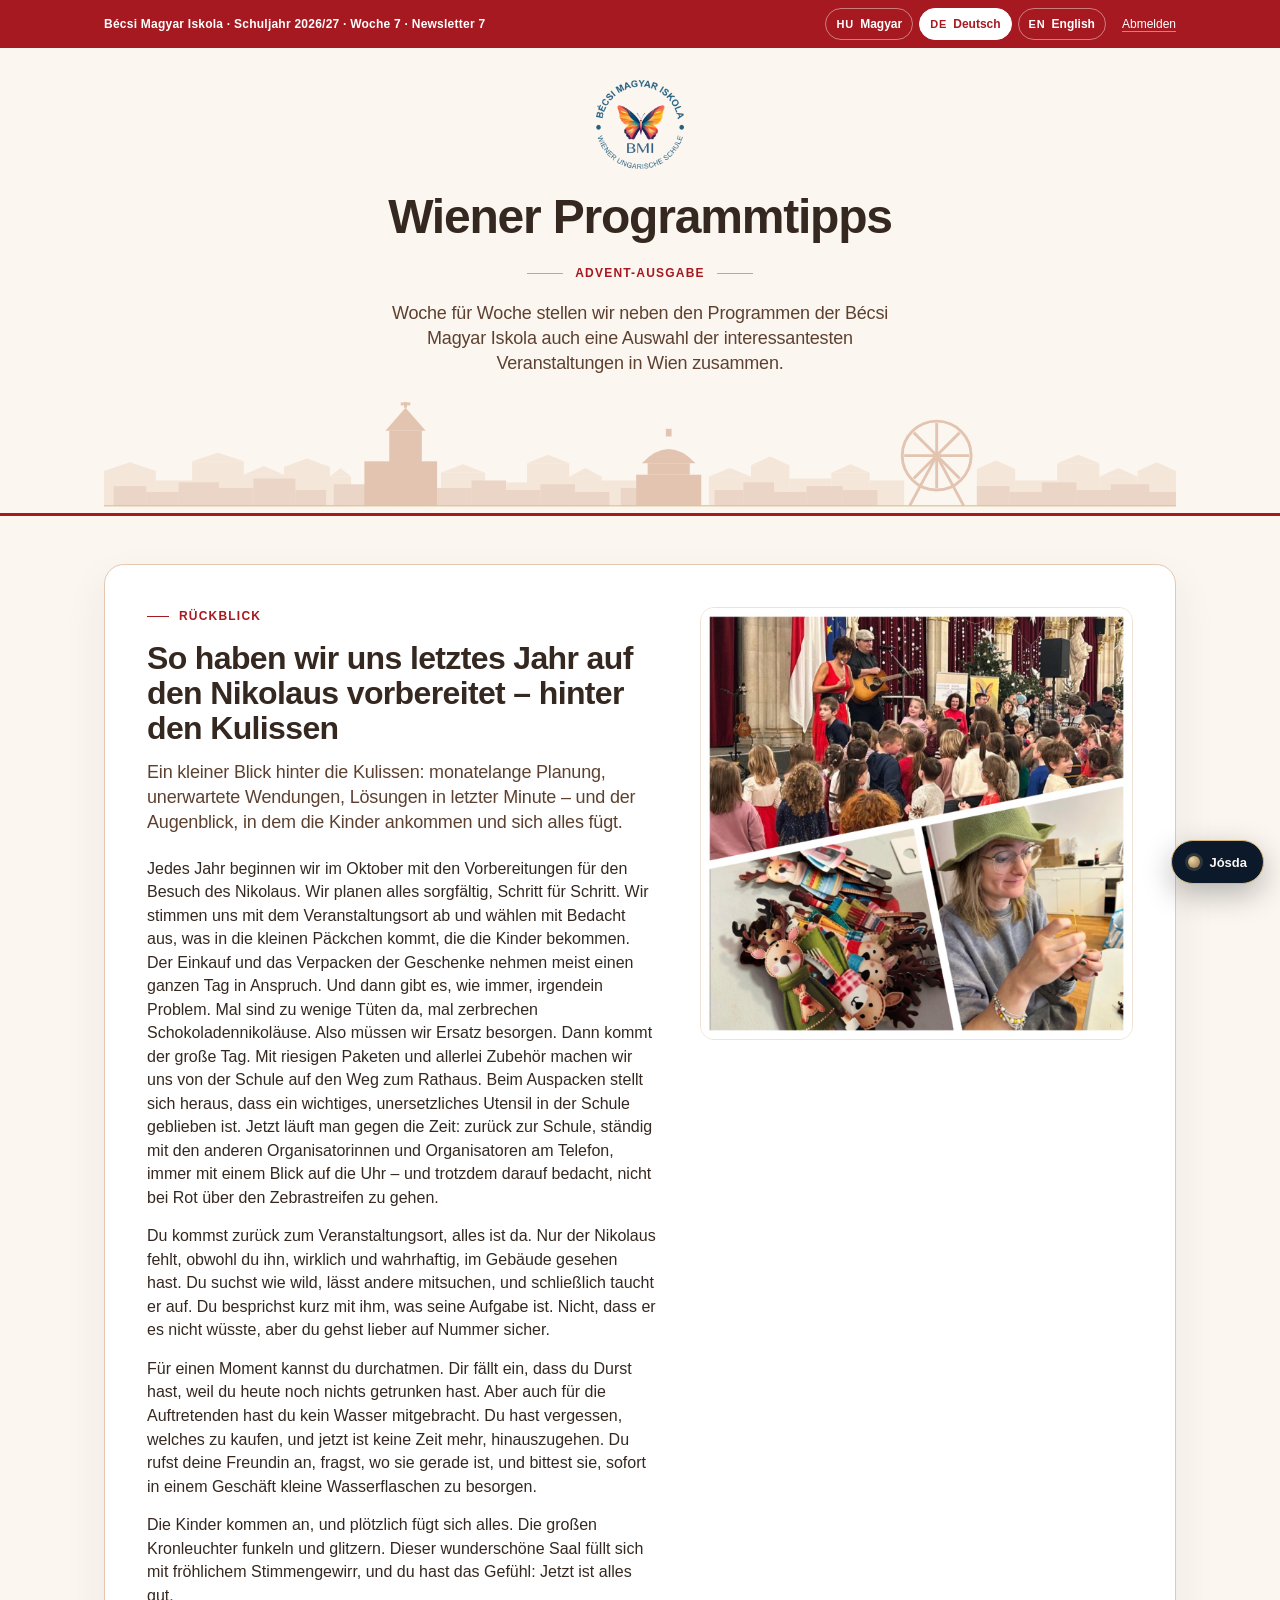
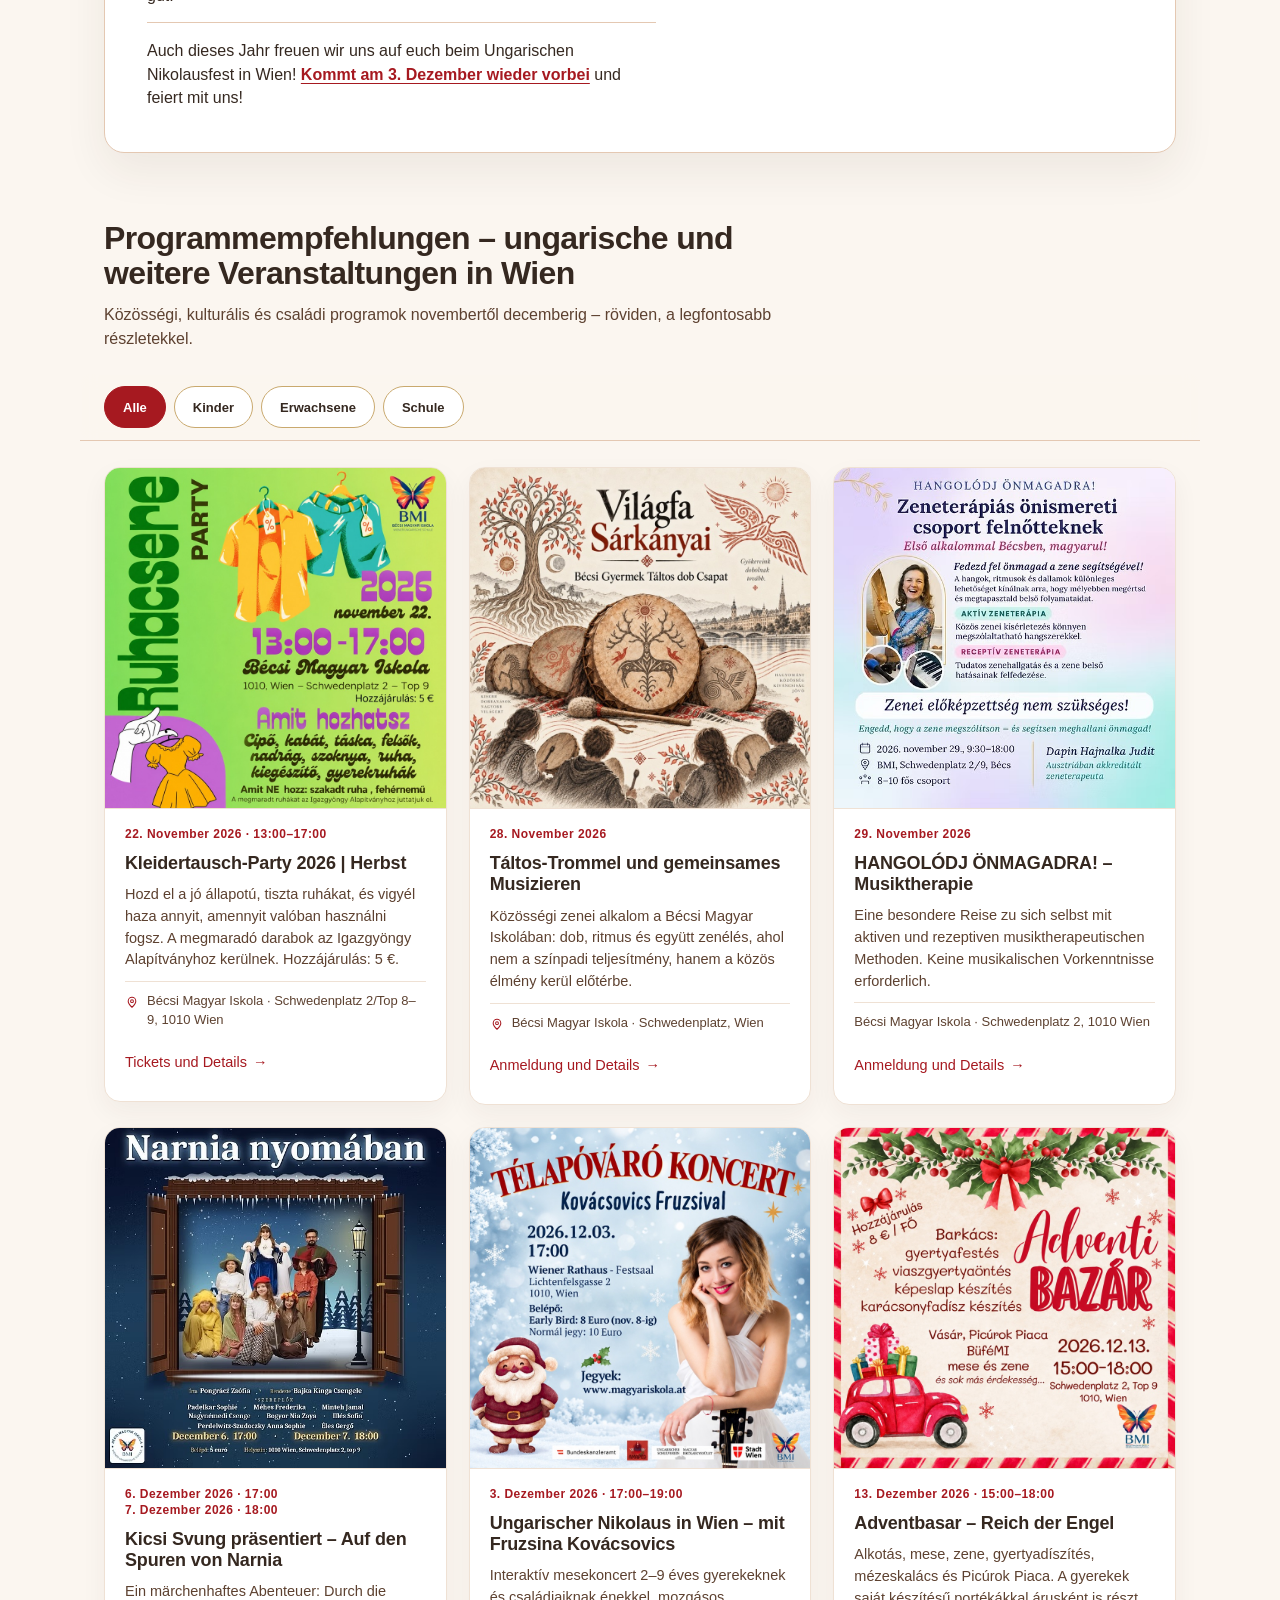
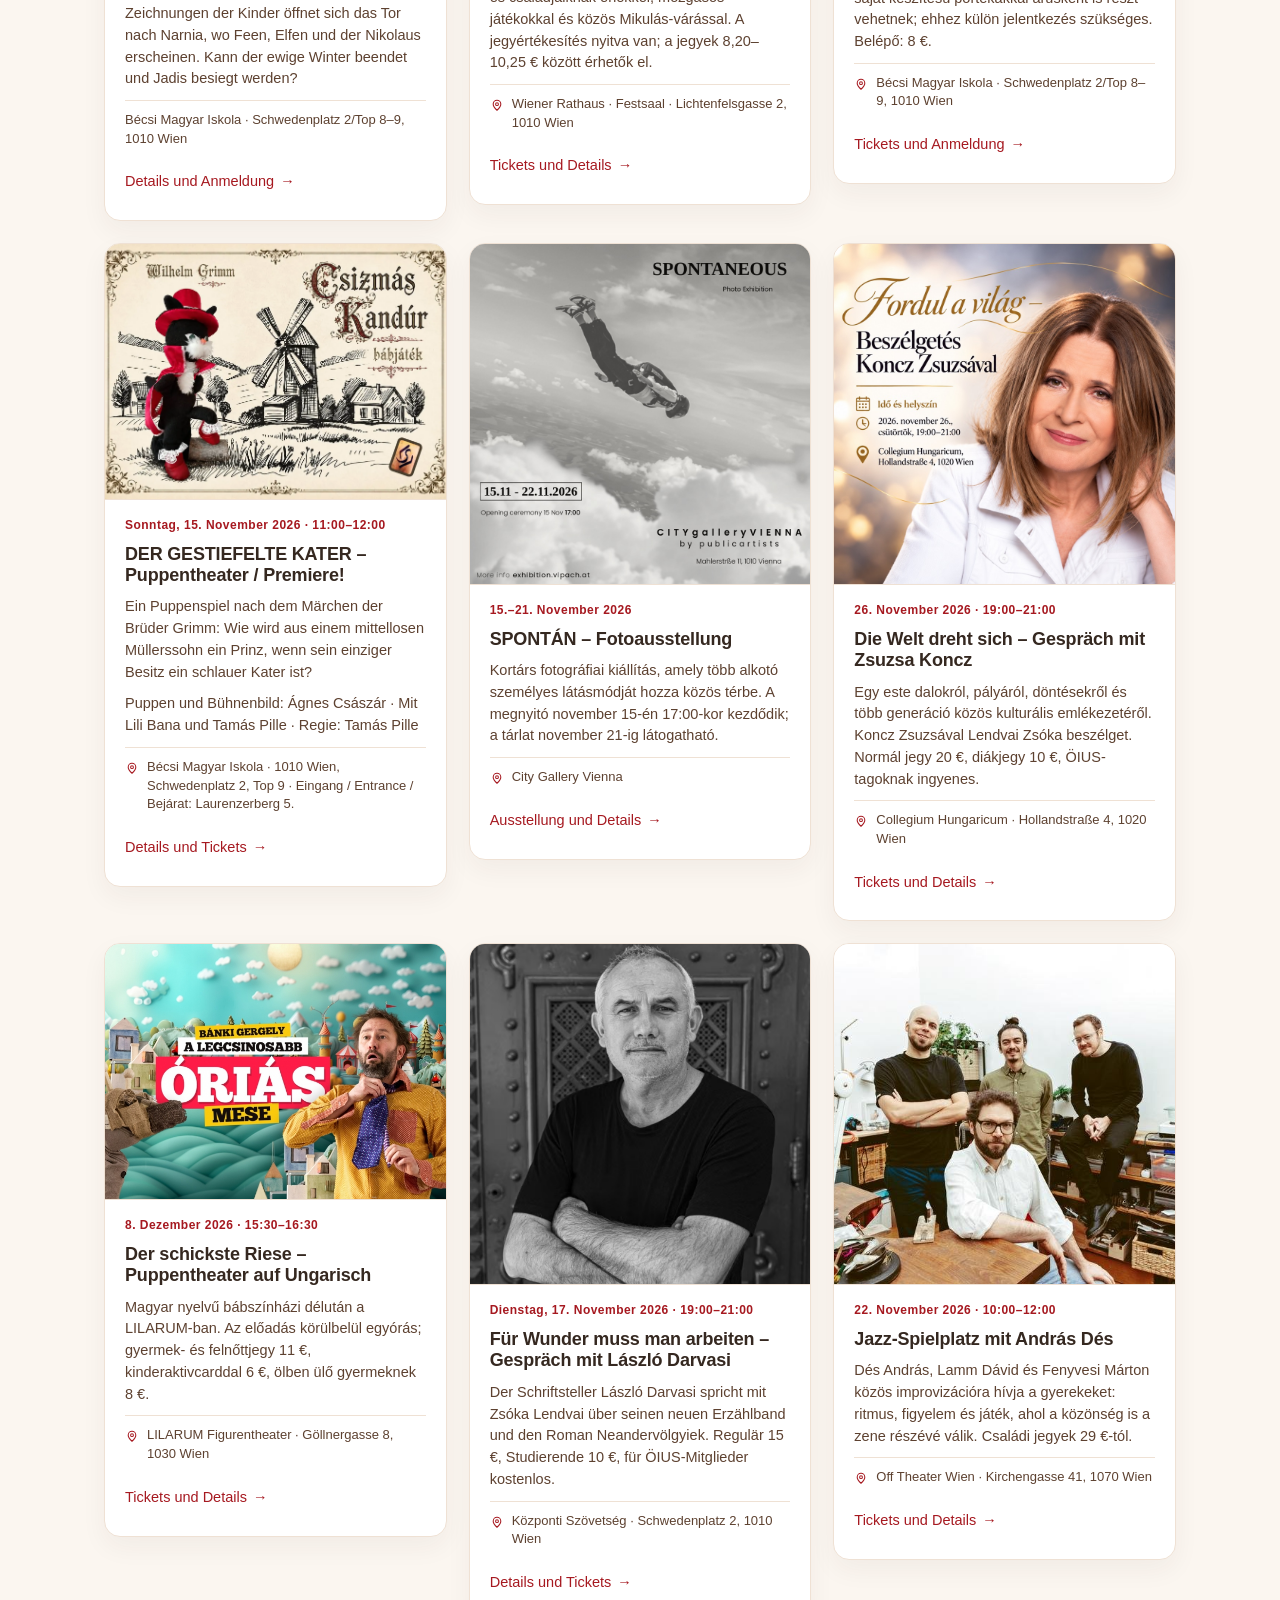
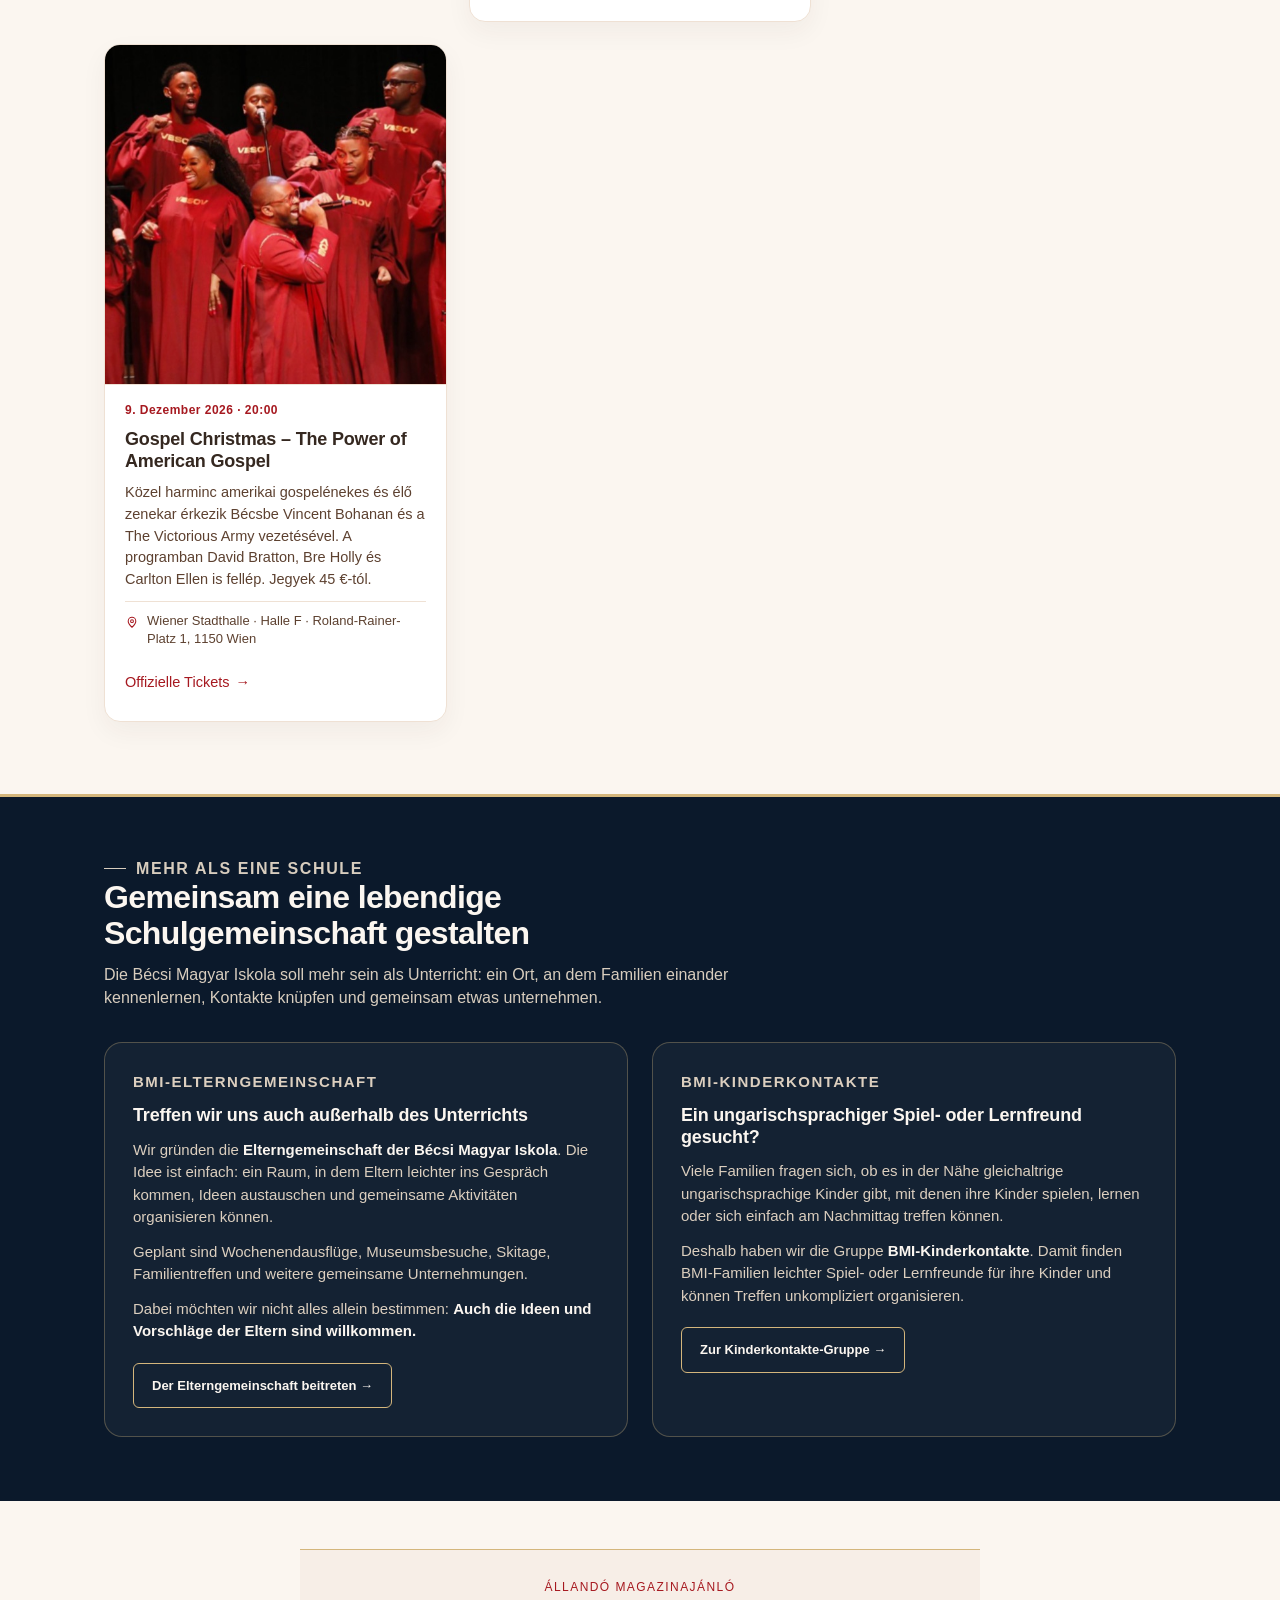
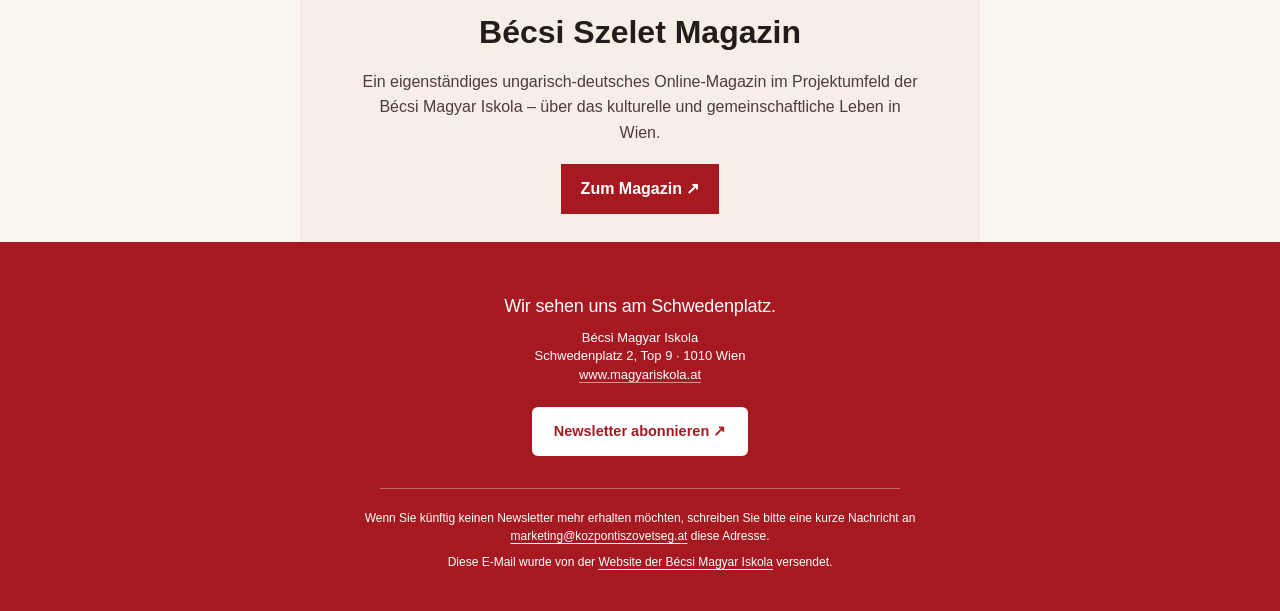
==== de/index.html @ 1564a4f0 "Add permanent Bécsi Szelet Magazin footer recommendation" ====
<!doctype html>
<html lang="de">
<head>
<meta charset="utf-8">
<meta name="viewport" content="width=device-width, initial-scale=1">
<title>Programmempfehlungen – ungarische und weitere Veranstaltungen in Wien | Bécsi Magyar Iskola</title>
<meta name="description" content="Programmempfehlungen in Wien: Veranstaltungen der Ungarischen Schule, Der gestiefelte Kater, László Darvasi, Advent und weitere Kulturprogramme.">
<meta name="newsletter-edition" content="2026-27-W07">
<meta name="newsletter-date" content="2026-10-18">
<meta name="theme-color" content="#a61920">
<meta property="og:type" content="website">
<meta property="og:site_name" content="Bécsi Magyar Iskola">
<meta property="og:locale" content="de_AT">
<meta property="og:title" content="Programmempfehlungen – ungarische und weitere Veranstaltungen in Wien | Bécsi Magyar Iskola">
<meta property="og:description" content="Programmempfehlungen in Wien: Veranstaltungen der Ungarischen Schule, Der gestiefelte Kater, László Darvasi, Advent und weitere Kulturprogramme.">
<link rel="icon" href="../assets/brand/bmi-logo.webp">
<link rel="stylesheet" href="../assets/site.css">
</head>
<body>
<a class="skip" href="#program">Zum Inhalt springen</a>

<header class="topbar">
  <div class="wrap">
    <p class="issue">Bécsi Magyar Iskola · Schuljahr 2026/27 · Woche 7 · Newsletter 7</p>
    <div class="topbar-right">
      <nav class="langs" aria-label="Sprache">
          <a href="../index.html" lang="hu" hreflang="hu"><span class="lang-code">HU</span><span class="lang-name">Magyar</span></a>
          <a href="#" lang="de" hreflang="de" aria-current="page"><span class="lang-code">DE</span><span class="lang-name">Deutsch</span></a>
          <a href="../en/index.html" lang="en" hreflang="en"><span class="lang-code">EN</span><span class="lang-name">English</span></a>
      </nav>
      <a class="unsub" href="mailto:marketing@kozpontiszovetseg.at?subject=Leiratkoz%C3%A1s%20a%20BMI%20h%C3%ADrlev%C3%A9lr%C5%91l">Abmelden</a>
    </div>
  </div>
</header>

<header class="masthead">
  <div class="wrap">
    <a class="brand" href="https://www.magyariskola.at/" target="_blank" rel="noopener" aria-label="Bécsi Magyar Iskola">
      <img src="../assets/brand/bmi-logo.webp" alt="Bécsi Magyar Iskola" width="88" height="89">
    </a>
    <h1>Wiener Programmtipps</h1>
    <p class="edition">advent-AUSGABE</p>
    <p class="deck">Woche für Woche stellen wir neben den Programmen der Bécsi Magyar Iskola auch eine Auswahl der interessantesten Veranstaltungen in Wien zusammen.</p>
    <svg class="skyline" viewBox="0 0 1120 120" role="presentation" aria-hidden="true" focusable="false">
  <g fill="#F4E6D9"><rect x="0" y="72" width="54" height="36"/><path d="M0 72 L27 63 L54 72 Z"/><rect x="54" y="82" width="38" height="26"/><rect x="92" y="62" width="54" height="46"/><path d="M92 62 L119 53 L146 62 Z"/><rect x="146" y="76" width="42" height="32"/><path d="M146 76 L167 67 L188 76 Z"/><rect x="188" y="68" width="48" height="40"/><path d="M188 68 L212 59 L236 68 Z"/><rect x="236" y="78" width="22" height="30"/><path d="M236 78 L247 69 L258 78 Z"/><rect x="352" y="74" width="46" height="34"/><path d="M352 74 L375 65 L398 74 Z"/><rect x="398" y="84" width="44" height="24"/><rect x="442" y="64" width="44" height="44"/><path d="M442 64 L464 55 L486 64 Z"/><rect x="486" y="78" width="34" height="30"/><path d="M486 78 L503 69 L520 78 Z"/><rect x="520" y="82" width="36" height="26"/><rect x="632" y="78" width="44" height="30"/><path d="M632 78 L654 69 L676 78 Z"/><rect x="676" y="66" width="40" height="42"/><path d="M676 66 L696 57 L716 66 Z"/><rect x="716" y="80" width="44" height="28"/><rect x="760" y="74" width="40" height="34"/><path d="M760 74 L780 65 L800 74 Z"/><rect x="800" y="82" width="36" height="26"/><rect x="912" y="70" width="40" height="38"/><path d="M912 70 L932 61 L952 70 Z"/><rect x="952" y="82" width="44" height="26"/><rect x="996" y="64" width="44" height="44"/><path d="M996 64 L1018 55 L1040 64 Z"/><rect x="1040" y="78" width="40" height="30"/><path d="M1040 78 L1060 69 L1080 78 Z"/><rect x="1080" y="72" width="40" height="36"/><path d="M1080 72 L1100 63 L1120 72 Z"/></g>
  <g fill="#EBD5C6"><rect x="10" y="88" width="34" height="20"/><rect x="44" y="94" width="34" height="14"/><rect x="78" y="84" width="42" height="24"/><rect x="120" y="90" width="36" height="18"/><rect x="156" y="80" width="44" height="28"/><rect x="200" y="92" width="32" height="16"/><rect x="240" y="86" width="46" height="22"/><rect x="348" y="90" width="36" height="18"/><rect x="384" y="82" width="36" height="26"/><rect x="420" y="92" width="36" height="16"/><rect x="456" y="86" width="36" height="22"/><rect x="492" y="94" width="36" height="14"/><rect x="540" y="90" width="26" height="18"/><rect x="638" y="92" width="30" height="16"/><rect x="668" y="84" width="32" height="24"/><rect x="700" y="94" width="34" height="14"/><rect x="734" y="88" width="38" height="20"/><rect x="772" y="92" width="36" height="16"/><rect x="912" y="88" width="34" height="20"/><rect x="946" y="94" width="34" height="14"/><rect x="980" y="84" width="36" height="24"/><rect x="1016" y="92" width="36" height="16"/><rect x="1052" y="86" width="40" height="22"/><rect x="1092" y="94" width="28" height="14"/></g>
  <g fill="#E3C4B0">
    <rect x="272" y="62" width="76" height="46"/>
    <rect x="298" y="30" width="34" height="78"/>
    <path d="M294 30 L315 6 L336 30 Z"/>
    <rect x="556" y="76" width="68" height="32"/>
    <rect x="568" y="64" width="44" height="12"/>
    <path d="M562 64 Q590 34 618 64 Z"/>
    <rect x="587" y="28" width="6" height="8"/>
  </g>
  <g fill="none" stroke="#E3C4B0" stroke-width="3">
    <circle cx="870" cy="56" r="36"/>
    <line x1="870" y1="56" x2="904.0" y2="56.0"/><line x1="870" y1="56" x2="894.0" y2="80.0"/><line x1="870" y1="56" x2="870.0" y2="90.0"/><line x1="870" y1="56" x2="846.0" y2="80.0"/><line x1="870" y1="56" x2="836.0" y2="56.0"/><line x1="870" y1="56" x2="846.0" y2="32.0"/><line x1="870" y1="56" x2="870.0" y2="22.0"/><line x1="870" y1="56" x2="894.0" y2="32.0"/>
    <line x1="870" y1="56" x2="842" y2="108"/>
    <line x1="870" y1="56" x2="898" y2="108"/>
    <line x1="315" y1="6" x2="315" y2="0"/>
    <line x1="310" y1="2" x2="320" y2="2"/>
  </g>
  <circle cx="870" cy="56" r="4" fill="#E3C4B0"/>
  <rect x="0" y="108" width="1120" height="1" fill="#D4B67C"/>
</svg>
  </div>
  <div class="masthead-rule"></div>
</header>

<main id="main">
  <section class="recap" aria-labelledby="recap-title">
    <div class="wrap">
      <article class="recap-card">
        <div class="recap-grid">
          <div class="recap-copy">
            <p class="eyebrow">RÜCKBLICK</p>
            <h2 class="recap-title" id="recap-title">So haben wir uns letztes Jahr auf den Nikolaus vorbereitet – hinter den Kulissen</h2>
            <p class="standfirst">Ein kleiner Blick hinter die Kulissen: monatelange Planung, unerwartete Wendungen, Lösungen in letzter Minute – und der Augenblick, in dem die Kinder ankommen und sich alles fügt.</p>
            <div class="article">
            <p>Jedes Jahr beginnen wir im Oktober mit den Vorbereitungen für den Besuch des Nikolaus. Wir planen alles sorgfältig, Schritt für Schritt. Wir stimmen uns mit dem Veranstaltungsort ab und wählen mit Bedacht aus, was in die kleinen Päckchen kommt, die die Kinder bekommen. Der Einkauf und das Verpacken der Geschenke nehmen meist einen ganzen Tag in Anspruch. Und dann gibt es, wie immer, irgendein Problem. Mal sind zu wenige Tüten da, mal zerbrechen Schokoladennikoläuse. Also müssen wir Ersatz besorgen. Dann kommt der große Tag. Mit riesigen Paketen und allerlei Zubehör machen wir uns von der Schule auf den Weg zum Rathaus. Beim Auspacken stellt sich heraus, dass ein wichtiges, unersetzliches Utensil in der Schule geblieben ist. Jetzt läuft man gegen die Zeit: zurück zur Schule, ständig mit den anderen Organisatorinnen und Organisatoren am Telefon, immer mit einem Blick auf die Uhr – und trotzdem darauf bedacht, nicht bei Rot über den Zebrastreifen zu gehen.</p>
            <p>Du kommst zurück zum Veranstaltungsort, alles ist da. Nur der Nikolaus fehlt, obwohl du ihn, wirklich und wahrhaftig, im Gebäude gesehen hast. Du suchst wie wild, lässt andere mitsuchen, und schließlich taucht er auf. Du besprichst kurz mit ihm, was seine Aufgabe ist. Nicht, dass er es nicht wüsste, aber du gehst lieber auf Nummer sicher.</p>
            <p>Für einen Moment kannst du durchatmen. Dir fällt ein, dass du Durst hast, weil du heute noch nichts getrunken hast. Aber auch für die Auftretenden hast du kein Wasser mitgebracht. Du hast vergessen, welches zu kaufen, und jetzt ist keine Zeit mehr, hinauszugehen. Du rufst deine Freundin an, fragst, wo sie gerade ist, und bittest sie, sofort in einem Geschäft kleine Wasserflaschen zu besorgen.</p>
            <p>Die Kinder kommen an, und plötzlich fügt sich alles. Die großen Kronleuchter funkeln und glitzern. Dieser wunderschöne Saal füllt sich mit fröhlichem Stimmengewirr, und du hast das Gefühl: Jetzt ist alles gut.</p>
            <p class="recap-note">Auch dieses Jahr freuen wir uns auf euch beim Ungarischen Nikolausfest in Wien! <a href="https://www.magyariskola.at/event-details/becsi-magyar-mikulas" target="_blank" rel="noopener">Kommt am 3. Dezember wieder vorbei</a> und feiert mit uns!</p>

            
            </div>
          </div>
          <figure class="recap-figure">
            <img class="recap-photo" src="../assets/recap/telapo-kulisszatitkok.jpeg" alt="A tavalyi Télapó-ünnepség és az előkészületek háromrészes fotókollázsa" loading="lazy" width="1200" height="1200">
          </figure>
        </div>
      </article>
    </div>
  </section>

  <section class="program" id="program" aria-labelledby="program-title">
    <div class="wrap">
      <header class="section-head">
        <h2 id="program-title">Programmempfehlungen – ungarische und weitere Veranstaltungen in Wien</h2>
        <p>Közösségi, kulturális és családi programok novembertől decemberig – röviden, a legfontosabb részletekkel.</p>
      </header>
      <div class="filters" role="group" aria-label="Programmkategorien">
        <button type="button" class="chip" data-filter="all" aria-pressed="true">Alle</button>
        <button type="button" class="chip" data-filter="gyerekek" aria-pressed="false">Kinder</button>
        <button type="button" class="chip" data-filter="felnottek" aria-pressed="false">Erwachsene</button>
        <button type="button" class="chip" data-filter="iskola" aria-pressed="false">Schule</button>
      </div>
      <div class="events">
      <!-- Only requested Advent 2026 events -->
      <article class="event" data-cat="iskola">
        <div class="event-media"><img src="../assets/events/ruhacsere-party.jpg" alt="Ruhacsere Party 2026 – Ősz" loading="lazy" width="900" height="900"></div>
        <div class="event-body">
          <p class="event-date">22. November 2026 · 13:00–17:00</p>
          <h3 class="event-title">Kleidertausch-Party 2026 | Herbst</h3>
          <p class="event-desc">Hozd el a jó állapotú, tiszta ruhákat, és vigyél haza annyit, amennyit valóban használni fogsz. A megmaradó darabok az Igazgyöngy Alapítványhoz kerülnek. Hozzájárulás: 5 €.</p>
          <p class="event-loc"><svg viewBox="0 0 24 24" width="14" height="14" aria-hidden="true" focusable="false" fill="none" stroke="currentColor" stroke-width="1.8" stroke-linecap="round" stroke-linejoin="round"><path d="M12 21s-6.5-6.1-6.5-10.5a6.5 6.5 0 1 1 13 0C18.5 14.9 12 21 12 21Z"/><circle cx="12" cy="10.5" r="2.4"/></svg><span>Bécsi Magyar Iskola · Schwedenplatz 2/Top 8–9, 1010 Wien</span></p>
          <a class="event-cta" href="https://www.magyariskola.at/event-details/ruhacsere-party-2026-osz" target="_blank" rel="noopener"><span>Tickets und Details</span><span class="arrow" aria-hidden="true">→</span></a>
        </div>
      </article>
      <article class="event" data-cat="iskola">
        <div class="event-media"><img src="../assets/events/taltos-dob.jpg" alt="Táltos-Trommel und gemeinsames Musizieren – Bécsi Magyar Iskola" loading="lazy" width="900" height="900"></div>
        <div class="event-body">
          <p class="event-date">28. November 2026</p>
          <h3 class="event-title">Táltos-Trommel und gemeinsames Musizieren</h3>
          <p class="event-desc">Közösségi zenei alkalom a Bécsi Magyar Iskolában: dob, ritmus és együtt zenélés, ahol nem a színpadi teljesítmény, hanem a közös élmény kerül előtérbe.</p>
          <p class="event-loc"><svg viewBox="0 0 24 24" width="14" height="14" aria-hidden="true" focusable="false" fill="none" stroke="currentColor" stroke-width="1.8" stroke-linecap="round" stroke-linejoin="round"><path d="M12 21s-6.5-6.1-6.5-10.5a6.5 6.5 0 1 1 13 0C18.5 14.9 12 21 12 21Z"/><circle cx="12" cy="10.5" r="2.4"/></svg><span>Bécsi Magyar Iskola · Schwedenplatz, Wien</span></p>
          <a class="event-cta" href="https://www.magyariskola.at/event-details/taltos-dob-es-oromzene-schwedenplatz" target="_blank" rel="noopener"><span>Anmeldung und Details</span><span class="arrow" aria-hidden="true">→</span></a>
        </div>
      </article>
            <article class="event" data-cat="erwachsene"><div class="event-media"><img src="../assets/events/zeneterapia-oficial.jpeg" alt="Musiktherapie in Wien" loading="lazy" width="900" height="900"></div><div class="event-body"><p class="event-date">29. November 2026</p><h3 class="event-title">HANGOLÓDJ ÖNMAGADRA! – Musiktherapie</h3><p class="event-desc">Eine besondere Reise zu sich selbst mit aktiven und rezeptiven musiktherapeutischen Methoden. Keine musikalischen Vorkenntnisse erforderlich.</p><p class="event-loc"><span>Bécsi Magyar Iskola · Schwedenplatz 2, 1010 Wien</span></p><a class="event-cta" href="https://www.magyariskola.at/event-details/hangolodj-onmagadra" target="_blank" rel="noopener"><span>Anmeldung und Details</span><span class="arrow" aria-hidden="true">→</span></a></div></article>
      <article class="event" data-cat="kinder"><div class="event-media"><img src="../assets/events/narnia-nyomaban-oficial.jpeg" alt="Narnia Nyomában – Kicsi Svung" loading="lazy" width="900" height="900"></div><div class="event-body"><p class="event-date">6. Dezember 2026 · 17:00<br>7. Dezember 2026 · 18:00</p><h3 class="event-title">Kicsi Svung präsentiert – Auf den Spuren von Narnia</h3><p class="event-desc">Ein märchenhaftes Abenteuer: Durch die Zeichnungen der Kinder öffnet sich das Tor nach Narnia, wo Feen, Elfen und der Nikolaus erscheinen. Kann der ewige Winter beendet und Jadis besiegt werden?</p><p class="event-loc"><span>Bécsi Magyar Iskola · Schwedenplatz 2/Top 8–9, 1010 Wien</span></p><a class="event-cta" href="https://www.magyariskola.at/event-details/kicsi-svung-bemutatja-narnia-nyomaban" target="_blank" rel="noopener"><span>Details und Anmeldung</span><span class="arrow" aria-hidden="true">→</span></a></div></article>
<article class="event" data-cat="gyerekek">
        <div class="event-media"><img src="../assets/events/mikulas.jpg" alt="Télapóváró koncert Kovácsovics Fruzsinával" loading="lazy" width="900" height="900"></div>
        <div class="event-body">
          <p class="event-date">3. Dezember 2026 · 17:00–19:00</p>
          <h3 class="event-title">Ungarischer Nikolaus in Wien – mit Fruzsina Kovácsovics</h3>
          <p class="event-desc">Interaktív mesekoncert 2–9 éves gyerekeknek és családjaiknak énekkel, mozgásos játékokkal és közös Mikulás-várással. A jegyértékesítés nyitva van; a jegyek 8,20–10,25 € között érhetők el.</p>
          <p class="event-loc"><svg viewBox="0 0 24 24" width="14" height="14" aria-hidden="true" focusable="false" fill="none" stroke="currentColor" stroke-width="1.8" stroke-linecap="round" stroke-linejoin="round"><path d="M12 21s-6.5-6.1-6.5-10.5a6.5 6.5 0 1 1 13 0C18.5 14.9 12 21 12 21Z"/><circle cx="12" cy="10.5" r="2.4"/></svg><span>Wiener Rathaus · Festsaal · Lichtenfelsgasse 2, 1010 Wien</span></p>
          <a class="event-cta" href="https://www.magyariskola.at/event-details/becsi-magyar-mikulas" target="_blank" rel="noopener"><span>Tickets und Details</span><span class="arrow" aria-hidden="true">→</span></a>
        </div>
      </article>
      <article class="event" data-cat="iskola">
        <div class="event-media"><img src="../assets/events/adventi-bazar.jpg" alt="Adventi Bazár 2026 – Angyalok birodalma" loading="lazy" width="900" height="900"></div>
        <div class="event-body">
          <p class="event-date">13. Dezember 2026 · 15:00–18:00</p>
          <h3 class="event-title">Adventbasar – Reich der Engel</h3>
          <p class="event-desc">Alkotás, mese, zene, gyertyadíszítés, mézeskalács és Picúrok Piaca. A gyerekek saját készítésű portékákkal árusként is részt vehetnek; ehhez külön jelentkezés szükséges. Belépő: 8 €.</p>
          <p class="event-loc"><svg viewBox="0 0 24 24" width="14" height="14" aria-hidden="true" focusable="false" fill="none" stroke="currentColor" stroke-width="1.8" stroke-linecap="round" stroke-linejoin="round"><path d="M12 21s-6.5-6.1-6.5-10.5a6.5 6.5 0 1 1 13 0C18.5 14.9 12 21 12 21Z"/><circle cx="12" cy="10.5" r="2.4"/></svg><span>Bécsi Magyar Iskola · Schwedenplatz 2/Top 8–9, 1010 Wien</span></p>
          <a class="event-cta" href="https://www.magyariskola.at/event-details/adventi-bazar-2026" target="_blank" rel="noopener"><span>Tickets und Anmeldung</span><span class="arrow" aria-hidden="true">→</span></a>
        </div>
      </article>
      <article class="event" data-cat="gyerekek">
        <div class="event-media event-media--wide"><img src="../assets/events/csizmas-kandur.webp" alt="Csizmás Kandúr bábjáték plakátja" loading="lazy" width="900" height="675"></div>
        <div class="event-body">
          <p class="event-date">Sonntag, 15. November 2026 · 11:00–12:00</p>
          <h3 class="event-title">DER GESTIEFELTE KATER – Puppentheater / Premiere!</h3>
          <p class="event-desc">Ein Puppenspiel nach dem Märchen der Brüder Grimm: Wie wird aus einem mittellosen Müllerssohn ein Prinz, wenn sein einziger Besitz ein schlauer Kater ist?</p>
          <p class="event-desc">Puppen und Bühnenbild: Ágnes Császár · Mit Lili Bana und Tamás Pille · Regie: Tamás Pille</p>
          <p class="event-loc"><svg viewBox="0 0 24 24" width="14" height="14" aria-hidden="true" focusable="false" fill="none" stroke="currentColor" stroke-width="1.8" stroke-linecap="round" stroke-linejoin="round"><path d="M12 21s-6.5-6.1-6.5-10.5a6.5 6.5 0 1 1 13 0C18.5 14.9 12 21 12 21Z"/><circle cx="12" cy="10.5" r="2.4"/></svg><span>Bécsi Magyar Iskola · 1010 Wien, Schwedenplatz 2, Top 9 · Eingang / Entrance / Bejárat: Laurenzerberg 5.</span></p>
          <a class="event-cta" href="https://shop.svung.at/show/8894" target="_blank" rel="noopener"><span>Details und Tickets</span><span class="arrow" aria-hidden="true">→</span></a>
        </div>
      </article>
      <article class="event" data-cat="felnottek">
        <div class="event-media"><img src="../assets/events/spontan.jpg" alt="SPONTÁN fotókiállítás – hivatalos plakát" loading="lazy" width="900" height="900"></div>
        <div class="event-body">
          <p class="event-date">15.–21. November 2026</p>
          <h3 class="event-title">SPONTÁN – Fotoausstellung</h3>
          <p class="event-desc">Kortárs fotográfiai kiállítás, amely több alkotó személyes látásmódját hozza közös térbe. A megnyitó november 15-én 17:00-kor kezdődik; a tárlat november 21-ig látogatható.</p>
          <p class="event-loc"><svg viewBox="0 0 24 24" width="14" height="14" aria-hidden="true" focusable="false" fill="none" stroke="currentColor" stroke-width="1.8" stroke-linecap="round" stroke-linejoin="round"><path d="M12 21s-6.5-6.1-6.5-10.5a6.5 6.5 0 1 1 13 0C18.5 14.9 12 21 12 21Z"/><circle cx="12" cy="10.5" r="2.4"/></svg><span>City Gallery Vienna</span></p>
          <a class="event-cta" href="https://exhibition.vipach.at" target="_blank" rel="noopener"><span>Ausstellung und Details</span><span class="arrow" aria-hidden="true">→</span></a>
        </div>
      </article>
      <article class="event" data-cat="felnottek">
        <div class="event-media"><img src="../assets/events/koncz-zsuzsa.jpg" alt="Koncz Zsuzsa" loading="lazy" width="900" height="900"></div>
        <div class="event-body">
          <p class="event-date">26. November 2026 · 19:00–21:00</p>
          <h3 class="event-title">Die Welt dreht sich – Gespräch mit Zsuzsa Koncz</h3>
          <p class="event-desc">Egy este dalokról, pályáról, döntésekről és több generáció közös kulturális emlékezetéről. Koncz Zsuzsával Lendvai Zsóka beszélget. Normál jegy 20 €, diákjegy 10 €, ÖIUS-tagoknak ingyenes.</p>
          <p class="event-loc"><svg viewBox="0 0 24 24" width="14" height="14" aria-hidden="true" focusable="false" fill="none" stroke="currentColor" stroke-width="1.8" stroke-linecap="round" stroke-linejoin="round"><path d="M12 21s-6.5-6.1-6.5-10.5a6.5 6.5 0 1 1 13 0C18.5 14.9 12 21 12 21Z"/><circle cx="12" cy="10.5" r="2.4"/></svg><span>Collegium Hungaricum · Hollandstraße 4, 1020 Wien</span></p>
          <a class="event-cta" href="https://www.kozpontiszovetseg.at/event-details/koncz-zsuzsa-becs" target="_blank" rel="noopener"><span>Tickets und Details</span><span class="arrow" aria-hidden="true">→</span></a>
        </div>
      </article>
      <article class="event" data-cat="gyerekek">
        <div class="event-media event-media--wide"><img src="../assets/events/legcsinosabb-orias.jpg" alt="LILARUM Figurentheater – bábszínházi illusztráció" loading="lazy" width="900" height="675"></div>
        <div class="event-body">
          <p class="event-date">8. Dezember 2026 · 15:30–16:30</p>
          <h3 class="event-title">Der schickste Riese – Puppentheater auf Ungarisch</h3>
          <p class="event-desc">Magyar nyelvű bábszínházi délután a LILARUM-ban. Az előadás körülbelül egyórás; gyermek- és felnőttjegy 11 €, kinderaktivcarddal 6 €, ölben ülő gyermeknek 8 €.</p>
          <p class="event-loc"><svg viewBox="0 0 24 24" width="14" height="14" aria-hidden="true" focusable="false" fill="none" stroke="currentColor" stroke-width="1.8" stroke-linecap="round" stroke-linejoin="round"><path d="M12 21s-6.5-6.1-6.5-10.5a6.5 6.5 0 1 1 13 0C18.5 14.9 12 21 12 21Z"/><circle cx="12" cy="10.5" r="2.4"/></svg><span>LILARUM Figurentheater · Göllnergasse 8, 1030 Wien</span></p>
          <a class="event-cta" href="https://lilarum.at/veranstaltungsreihe/a-legcsinosabb-orias/" target="_blank" rel="noopener"><span>Tickets und Details</span><span class="arrow" aria-hidden="true">→</span></a>
        </div>
      </article>
      <article class="event" data-cat="felnottek">
        <div class="event-media"><img src="../assets/events/darvasi.jpg" alt="Schwarzweißporträt des Schriftstellers László Darvasi" loading="lazy" width="900" height="900"></div>
        <div class="event-body">
          <p class="event-date">Dienstag, 17. November 2026 · 19:00–21:00</p>
          <h3 class="event-title">Für Wunder muss man arbeiten – Gespräch mit László Darvasi</h3>
          <p class="event-desc">Der Schriftsteller László Darvasi spricht mit Zsóka Lendvai über seinen neuen Erzählband und den Roman Neandervölgyiek. Regulär 15 €, Studierende 10 €, für ÖIUS-Mitglieder kostenlos.</p>
          <p class="event-loc"><svg viewBox="0 0 24 24" width="14" height="14" aria-hidden="true" focusable="false" fill="none" stroke="currentColor" stroke-width="1.8" stroke-linecap="round" stroke-linejoin="round"><path d="M12 21s-6.5-6.1-6.5-10.5a6.5 6.5 0 1 1 13 0C18.5 14.9 12 21 12 21Z"/><circle cx="12" cy="10.5" r="2.4"/></svg><span>Központi Szövetség · Schwedenplatz 2, 1010 Wien</span></p>
          <a class="event-cta" href="https://www.kozpontiszovetseg.at/event-details/darvasi-laszlo" target="_blank" rel="noopener"><span>Details und Tickets</span><span class="arrow" aria-hidden="true">→</span></a>
        </div>
      </article>
      <article class="event" data-cat="gyerekek">
        <div class="event-media"><img src="../assets/events/jazzjatszoter.jpg" alt="Dés András jazz-zenész és zenésztársai" loading="lazy" width="900" height="900"></div>
        <div class="event-body">
          <p class="event-date">22. November 2026 · 10:00–12:00</p>
          <h3 class="event-title">Jazz-Spielplatz mit András Dés</h3>
          <p class="event-desc">Dés András, Lamm Dávid és Fenyvesi Márton közös improvizációra hívja a gyerekeket: ritmus, figyelem és játék, ahol a közönség is a zene részévé válik. Családi jegyek 29 €-tól.</p>
          <p class="event-loc"><svg viewBox="0 0 24 24" width="14" height="14" aria-hidden="true" focusable="false" fill="none" stroke="currentColor" stroke-width="1.8" stroke-linecap="round" stroke-linejoin="round"><path d="M12 21s-6.5-6.1-6.5-10.5a6.5 6.5 0 1 1 13 0C18.5 14.9 12 21 12 21Z"/><circle cx="12" cy="10.5" r="2.4"/></svg><span>Off Theater Wien · Kirchengasse 41, 1070 Wien</span></p>
          <a class="event-cta" href="https://kultpult.eu/jazzjatszoter-becsben-des-andrassal-es-zenesztarsaival/" target="_blank" rel="noopener"><span>Tickets und Details</span><span class="arrow" aria-hidden="true">→</span></a>
        </div>
      </article>
      <article class="event" data-cat="felnottek">
        <div class="event-media"><img src="../assets/events/gospel-christmas.jpg" alt="Vincent Bohanan gospelkórusa – koncertillusztráció" loading="lazy" width="900" height="900"></div>
        <div class="event-body">
          <p class="event-date">9. Dezember 2026 · 20:00</p>
          <h3 class="event-title">Gospel Christmas – The Power of American Gospel</h3>
          <p class="event-desc">Közel harminc amerikai gospelénekes és élő zenekar érkezik Bécsbe Vincent Bohanan és a The Victorious Army vezetésével. A programban David Bratton, Bre Holly és Carlton Ellen is fellép. Jegyek 45 €-tól.</p>
          <p class="event-loc"><svg viewBox="0 0 24 24" width="14" height="14" aria-hidden="true" focusable="false" fill="none" stroke="currentColor" stroke-width="1.8" stroke-linecap="round" stroke-linejoin="round"><path d="M12 21s-6.5-6.1-6.5-10.5a6.5 6.5 0 1 1 13 0C18.5 14.9 12 21 12 21Z"/><circle cx="12" cy="10.5" r="2.4"/></svg><span>Wiener Stadthalle · Halle F · Roland-Rainer-Platz 1, 1150 Wien</span></p>
          <a class="event-cta" href="https://www.stadthalle.com/de/events/alle-events/51539/Gospel-Christmas" target="_blank" rel="noopener"><span>Offizielle Tickets</span><span class="arrow" aria-hidden="true">→</span></a>
        </div>
      </article>
      <!-- /Only requested Advent 2026 events -->
      </div>
    </div>
  </section>

  <section class="community" id="kozosseg" aria-labelledby="community-title">
    <div class="wrap">
      <header>
        <p class="eyebrow">Mehr als eine Schule</p>
        <h2 id="community-title">Gemeinsam eine lebendige Schulgemeinschaft gestalten</h2>
        <p>Die Bécsi Magyar Iskola soll mehr sein als Unterricht: ein Ort, an dem Familien einander kennenlernen, Kontakte knüpfen und gemeinsam etwas unternehmen.</p>
      </header>
      <div class="community-grid">
        <article class="comm-card">
          <p class="comm-label">BMI-Elterngemeinschaft</p>
          <h3>Treffen wir uns auch außerhalb des Unterrichts</h3>
          <p>Wir gründen die <strong>Elterngemeinschaft der Bécsi Magyar Iskola</strong>. Die Idee ist einfach: ein Raum, in dem Eltern leichter ins Gespräch kommen, Ideen austauschen und gemeinsame Aktivitäten organisieren können.</p>
          <p>Geplant sind Wochenendausflüge, Museumsbesuche, Skitage, Familientreffen und weitere gemeinsame Unternehmungen.</p>
          <p>Dabei möchten wir nicht alles allein bestimmen: <strong>Auch die Ideen und Vorschläge der Eltern sind willkommen.</strong></p>
          <a class="comm-cta" href="https://chat.whatsapp.com/Cv4xy5LsODzIztASzPCdCV?mode=gi_t" target="_blank" rel="noopener">Der Elterngemeinschaft beitreten →</a>
        </article>
        <article class="comm-card">
          <p class="comm-label">BMI-Kinderkontakte</p>
          <h3>Ein ungarischsprachiger Spiel- oder Lernfreund gesucht?</h3>
          <p>Viele Familien fragen sich, ob es in der Nähe gleichaltrige ungarischsprachige Kinder gibt, mit denen ihre Kinder spielen, lernen oder sich einfach am Nachmittag treffen können.</p>
          <p>Deshalb haben wir die Gruppe <strong>BMI-Kinderkontakte</strong>. Damit finden BMI-Familien leichter Spiel- oder Lernfreunde für ihre Kinder und können Treffen unkompliziert organisieren.</p>
          <a class="comm-cta" href="https://chat.whatsapp.com/CPX54Pl8LQcAzuu6g9HW1D?mode=gi_t" target="_blank" rel="noopener">Zur Kinderkontakte-Gruppe →</a>
        </article>
      </div>
    </div>
  </section>
</main>

<!-- Permanent Bécsi Szelet Magazin recommendation -->

<section aria-labelledby="becsi-szelet-title" style="margin:48px auto 0;padding:28px 20px;border-top:1px solid #d4b67c;background:#f7eee7;text-align:center;max-width:680px;">
  <p style="margin:0 0 8px;font-size:12px;letter-spacing:.12em;text-transform:uppercase;color:#a61920;">ÁLLANDÓ MAGAZINAJÁNLÓ</p>
  <h2 id="becsi-szelet-title" style="margin:0 0 10px;font-size:clamp(22px,4vw,32px);color:#241c1a;">Bécsi Szelet Magazin</h2>
  <p style="max-width:560px;margin:0 auto 18px;line-height:1.6;color:#4b3d38;">Ein eigenständiges ungarisch-deutsches Online-Magazin im Projektumfeld der Bécsi Magyar Iskola – über das kulturelle und gemeinschaftliche Leben in Wien.</p>
  <a href="https://www.becsiszelet.at/" target="_blank" rel="noopener" style="display:inline-block;padding:12px 20px;background:#a61920;color:#fff;text-decoration:none;font-weight:700;">Zum Magazin ↗</a>
</section>

<footer class="site-foot">
  <div class="wrap">
    <p class="foot-lead">Wir sehen uns am Schwedenplatz.</p>
    <p class="foot-addr">Bécsi Magyar Iskola<br>Schwedenplatz 2, Top 9 · 1010 Wien<br><a href="https://www.magyariskola.at/" target="_blank" rel="noopener">www.magyariskola.at</a></p>
    <a class="btn-subscribe" href="https://magyariskola.at/#feliratkozas" target="_blank" rel="noopener">Newsletter abonnieren ↗</a>
    <div class="foot-rule"></div>
    <div class="foot-notes">
      <p>Wenn Sie künftig keinen Newsletter mehr erhalten möchten, schreiben Sie bitte eine kurze Nachricht an <a href="mailto:marketing@kozpontiszovetseg.at?subject=Leiratkoz%C3%A1s%20a%20BMI%20h%C3%ADrlev%C3%A9lr%C5%91l">marketing@kozpontiszovetseg.at</a> diese Adresse.</p>
      <p>Diese E-Mail wurde von der <a href="https://www.magyariskola.at/">Website der Bécsi Magyar Iskola</a> versendet.</p>
    </div>
  </div>
</footer>

<aside class="josda" aria-label="Ceridwen · Hüterin des Kessels">
  <section class="josda-panel" id="josda-panel" role="region" aria-label="Ceridwen" hidden>
    <button type="button" class="josda-close" id="josda-close" aria-label="Schließen">×</button>
    <h2>Ceridwen · Hüterin des Kessels</h2>
    <p>Willkommen, Wanderer. Ich bin Ceridwen, Hüterin des Kessels. Hello It's Me ist ein keltisch inspirierter Raum zur Selbstreflexion: Die Karten sagen keine sichere Zukunft voraus, sondern eröffnen neue Perspektiven.</p>
    <a href="https://www.helloits.me/" target="_blank" rel="noopener">Hello It's Me entdecken ↗</a>
  </section>
  <button type="button" class="josda-trigger" id="josda-trigger" aria-controls="josda-panel" aria-expanded="false">
    <span class="josda-orb" aria-hidden="true"></span>
    <span>Jósda</span>
  </button>
</aside>

<script src="../assets/site.js"></script>
</body>
</html>
---- assets/site.css ----
/* Bécsi Magyar Iskola – hírlevél webes kiadás */

:root {
  --cream: #fbf6f0;
  --paper: #ffffff;
  --ink: #352820;
  --muted: #5d4130;
  --red: #a61920;
  --red-dark: #7c0f15;
  --navy: #0b192b;
  --gold: #d4b67c;
  --line: #e4c8b2;
  --line-soft: #efe1d4;
  --line-strong: #c9a96e;
  --on-red: #ffffff;
  --on-red-soft: #ffffff;
  --foot-soft: #ffffff;
  --foot-note: #ffffff;
  --media-bg: #f4e9dd;
  --on-navy: #efe6d8;
  --on-navy-muted: #d8cdbe;
  --on-navy-soft: #dccfbf;

  --fs-hero: clamp(32px, 4.4vw, 48px);
  --fs-h2: clamp(24px, 2.8vw, 32px);
  --fs-h3: 18px;
  --fs-lead: 18px;
  --fs-body: 16px;
  --fs-small: 14.5px;
  --fs-mini: 13px;
  --fs-micro: 12px;
  --lh-hero: 1.05;
  --lh-head: 1.1;
  --lh-body: 1.47;

  --sans: -apple-system, BlinkMacSystemFont, "SF Pro Text", "SF Pro Display", "Helvetica Neue", Helvetica, Arial, sans-serif;
  --serif: -apple-system, BlinkMacSystemFont, "SF Pro Text", "SF Pro Display", "Helvetica Neue", Helvetica, Arial, sans-serif;

  --wrap: 1120px;
  --radius: 16px;
  --shadow-s: 0 10px 26px rgba(53, 40, 32, 0.05);
  --shadow-m: 0 18px 44px rgba(53, 40, 32, 0.07);
  --ease: cubic-bezier(0.22, 0.61, 0.36, 1);
}

*,
*::before,
*::after {
  box-sizing: border-box;
}

html {
  -webkit-text-size-adjust: 100%;
}

body {
  margin: 0;
  background: var(--cream);
  color: var(--ink);
  font-family: var(--sans);
  font-size: 16px;
  line-height: 1.65;
  -webkit-font-smoothing: antialiased;
}

img {
  max-width: 100%;
}

a {
  color: var(--red);
  text-underline-offset: 3px;
}

a:focus-visible,
button:focus-visible {
  outline: 2px solid var(--red);
  outline-offset: 3px;
  border-radius: 4px;
}

.community a:focus-visible,
.community button:focus-visible {
  outline-color: var(--gold);
}

.wrap {
  width: 100%;
  max-width: var(--wrap);
  margin: 0 auto;
  padding: 0 24px;
}

.skip {
  position: absolute;
  left: 16px;
  top: -80px;
  z-index: 200;
  background: var(--paper);
  color: var(--ink);
  border: 1px solid var(--red);
  border-radius: 6px;
  padding: 10px 16px;
  font-size: 14px;
  font-weight: 700;
  text-decoration: none;
  transition: top 0.18s var(--ease);
}

.skip:focus {
  top: 16px;
}

/* Top bar */

.topbar {
  background: var(--red);
  color: var(--on-red);
  font-size: var(--fs-micro);
  line-height: 1.5;
  padding: 8px 0;
}

.topbar .wrap {
  display: flex;
  flex-wrap: wrap;
  align-items: center;
  justify-content: space-between;
  gap: 8px 20px;
}

.issue {
  margin: 0;
  font-weight: 600;
  letter-spacing: 0.02em;
  color: var(--on-red-soft);
}

.topbar-right {
  display: flex;
  flex-wrap: wrap;
  align-items: center;
  gap: 8px 16px;
  margin-left: auto;
}

.langs {
  display: flex;
  align-items: center;
  gap: 6px;
}

.langs a {
  display: inline-flex;
  align-items: center;
  gap: 6px;
  min-height: 32px;
  padding: 4px 10px;
  border: 1px solid rgba(255, 247, 239, 0.45);
  border-radius: 999px;
  color: var(--on-red);
  font-size: 12px;
  font-weight: 600;
  text-decoration: none;
  transition: background-color 0.18s var(--ease), color 0.18s var(--ease);
}

.langs a:hover {
  background: rgba(255, 247, 239, 0.16);
}

.langs a[aria-current="page"] {
  background: var(--on-red);
  border-color: var(--on-red);
  color: var(--red);
}

.langs a[aria-current="page"]:hover {
  background: var(--on-red);
}

.lang-code {
  font-weight: 800;
  letter-spacing: 0.08em;
  font-size: 11px;
}

.unsub {
  color: var(--on-red-soft);
  font-size: var(--fs-micro);
  text-decoration: underline;
  text-decoration-color: rgba(255, 233, 216, 0.5);
}

.unsub:hover {
  color: #ffffff;
  text-decoration-color: #ffffff;
}

/* Masthead */

.masthead {
  position: relative;
  padding: 32px 0 0;
  text-align: center;
  overflow: hidden;
}

.brand {
  display: inline-block;
  margin-bottom: 14px;
}

.brand img {
  display: block;
  width: 88px;
  height: auto;
}

.masthead h1 {
  margin: 0 auto 14px;
  max-width: 22ch;
  text-wrap: balance;
  font-family: var(--serif);
  font-weight: 600;
  font-size: var(--fs-hero);
  line-height: var(--lh-hero);
  letter-spacing: -0.025em;
  color: var(--ink);
}

.edition {
  display: inline-flex;
  align-items: center;
  gap: 12px;
  margin: 0 0 18px;
  font-family: var(--sans);
  font-size: var(--fs-micro);
  font-weight: 600;
  letter-spacing: 0.1em;
  text-transform: uppercase;
  color: var(--red);
}

.edition::before,
.edition::after {
  content: "";
  width: 36px;
  height: 1px;
  background: var(--line-strong);
}

.deck {
  margin: 0 auto 26px;
  max-width: 52ch;
  font-family: var(--sans);
  font-size: var(--fs-lead);
  line-height: 1.38;
  letter-spacing: -0.01em;
  color: var(--muted);
}

.skyline {
  display: block;
  width: 100%;
  height: auto;
  margin: 0 auto -4px;
}

.masthead-rule {
  height: 3px;
  background: var(--red);
}

/* Recap */

.recap {
  padding: 48px 0 8px;
}

.recap-card {
  background: var(--paper);
  border: 1px solid var(--line);
  border-radius: 20px;
  padding: clamp(22px, 4vw, 42px);
  box-shadow: var(--shadow-m);
}

.recap-grid {
  display: grid;
  grid-template-columns: minmax(0, 1.08fr) minmax(0, 0.92fr);
  gap: clamp(22px, 4vw, 44px);
  align-items: start;
}

.eyebrow {
  display: flex;
  align-items: center;
  gap: 10px;
  margin: 0 0 14px;
  font-family: var(--sans);
  font-size: var(--fs-micro);
  font-weight: 600;
  letter-spacing: 0.1em;
  text-transform: uppercase;
  color: var(--red);
}

.eyebrow::before {
  content: "";
  width: 22px;
  height: 1px;
  background: currentColor;
}

.recap-title {
  margin: 0 0 14px;
  font-family: var(--serif);
  font-weight: 600;
  font-size: var(--fs-h2);
  line-height: var(--lh-head);
  letter-spacing: -0.02em;
}

.standfirst {
  margin: 0 0 22px;
  font-family: var(--sans);
  font-size: var(--fs-lead);
  line-height: 1.38;
  letter-spacing: -0.01em;
  color: var(--muted);
}

.article p {
  max-width: 62ch;
  margin: 0 0 15px;
  font-family: var(--sans);
  font-size: var(--fs-body);
  line-height: var(--lh-body);
}

.article p:last-child {
  margin-bottom: 0;
}

.recap-note {
  margin-top: 20px;
  padding-top: 16px;
  border-top: 1px solid var(--line);
  font-family: var(--sans);
  font-size: var(--fs-body);
  line-height: var(--lh-body);
}

.recap-note a {
  font-weight: 600;
}

.recap-figure {
  margin: 0;
}

.recap-photo {
  display: block;
  width: 100%;
  height: auto;
  border-radius: 14px;
  border: 1px solid var(--line-soft);
}

/* Program */

.program {
  padding: 60px 0 24px;
}

.section-head {
  max-width: 720px;
  margin-bottom: 24px;
}

.section-head h2 {
  margin: 0 0 12px;
  font-family: var(--serif);
  font-weight: 600;
  font-size: var(--fs-h2);
  line-height: var(--lh-head);
  letter-spacing: -0.02em;
}

.section-head p {
  margin: 0;
  font-size: var(--fs-body);
  line-height: var(--lh-body);
  color: var(--muted);
}

.filters {
  position: sticky;
  top: 0;
  z-index: 30;
  display: flex;
  flex-wrap: wrap;
  gap: 8px;
  margin: 0 -24px 26px;
  padding: 12px 24px;
  background: rgba(251, 246, 240, 0.95);
  -webkit-backdrop-filter: saturate(160%) blur(8px);
  backdrop-filter: saturate(160%) blur(8px);
  border-bottom: 1px solid var(--line);
}

.chip {
  appearance: none;
  min-height: 42px;
  padding: 10px 18px;
  border: 1px solid var(--line-strong);
  border-radius: 999px;
  background: var(--paper);
  color: var(--ink);
  font-family: var(--sans);
  font-size: var(--fs-mini);
  font-weight: 600;
  line-height: 1;
  cursor: pointer;
  transition: background-color 0.18s var(--ease), color 0.18s var(--ease), border-color 0.18s var(--ease);
}

.chip:hover {
  border-color: var(--red);
  color: var(--red);
}

.chip[aria-pressed="true"] {
  background: var(--red);
  border-color: var(--red);
  color: var(--on-red);
}

.chip[aria-pressed="true"]:focus-visible {
  outline-color: var(--navy);
}

.chip[aria-pressed="true"]:hover {
  background: var(--red-dark);
  border-color: var(--red-dark);
  color: var(--on-red);
}

.events {
  display: grid;
  grid-template-columns: repeat(3, minmax(0, 1fr));
  gap: 22px;
  align-items: start;
}

.event {
  display: flex;
  flex-direction: column;
  background: var(--paper);
  border: 1px solid var(--line-soft);
  border-radius: var(--radius);
  overflow: hidden;
  box-shadow: var(--shadow-s);
  transition: transform 0.22s var(--ease), box-shadow 0.22s var(--ease);
}

.event:hover {
  transform: translateY(-2px);
  box-shadow: 0 16px 34px rgba(53, 40, 32, 0.1);
}

.event[hidden] {
  display: none;
}

.event-media {
  display: flex;
  align-items: center;
  justify-content: center;
  width: 100%;
  aspect-ratio: 1 / 1;
  background: var(--media-bg);
  border-bottom: 1px solid var(--line-soft);
  overflow: hidden;
}

.event-media--wide {
  aspect-ratio: 4 / 3;
}

.event-media img {
  display: block;
  width: 100%;
  height: 100%;
  object-fit: cover;
}

.event-body {
  display: flex;
  flex: 1;
  flex-direction: column;
  gap: 10px;
  padding: 18px 20px 20px;
}

.event-date {
  margin: 0;
  font-family: var(--sans);
  font-size: var(--fs-micro);
  font-weight: 600;
  letter-spacing: 0.04em;
  line-height: 1.33;
  color: var(--red);
}

.event-title {
  margin: 0;
  font-family: var(--serif);
  font-weight: 600;
  font-size: var(--fs-h3);
  line-height: 1.19;
  letter-spacing: -0.01em;
}

.event-desc {
  margin: 0;
  font-size: var(--fs-small);
  line-height: 1.5;
  color: var(--muted);
}

.event-desc strong {
  color: var(--ink);
}

.event-loc {
  display: flex;
  gap: 8px;
  align-items: flex-start;
  margin: 0;
  padding-top: 10px;
  border-top: 1px solid var(--line-soft);
  font-size: var(--fs-mini);
  line-height: 1.43;
  color: var(--muted);
}

.event-loc svg {
  flex: 0 0 auto;
  margin-top: 3px;
  color: var(--red);
}

.event-cta {
  display: inline-flex;
  align-items: center;
  gap: 6px;
  align-self: flex-start;
  margin-top: auto;
  padding: 12px 0 6px;
  font-size: var(--fs-small);
  font-weight: 500;
  color: var(--red);
  text-decoration: none;
}

.event-cta .arrow {
  display: inline-block;
  transition: transform 0.18s var(--ease);
}

.event-cta:hover {
  color: var(--red-dark);
  text-decoration: underline;
}

.event-cta:hover .arrow {
  transform: translateX(3px);
}

/* Community */

.community {
  margin-top: 48px;
  padding: 60px 0 64px;
  background: var(--navy);
  color: var(--on-navy);
  border-top: 3px solid var(--gold);
}

.community .eyebrow {
  color: var(--gold);
}

.community h2 {
  margin: 0 0 12px;
  font-family: var(--serif);
  font-weight: 600;
  font-size: var(--fs-h2);
  line-height: var(--lh-head);
  letter-spacing: -0.02em;
  color: var(--cream);
  text-wrap: balance;
}

.community > .wrap > header {
  max-width: 720px;
  margin-bottom: 32px;
}

.community > .wrap > header p {
  margin: 0;
  font-size: var(--fs-body);
  line-height: var(--lh-body);
  color: var(--on-navy-muted);
}

.community-grid {
  display: grid;
  grid-template-columns: repeat(2, minmax(0, 1fr));
  gap: 24px;
}

.comm-card {
  display: flex;
  flex-direction: column;
  gap: 12px;
  padding: 28px;
  background: rgba(255, 255, 255, 0.04);
  border: 1px solid rgba(212, 182, 124, 0.32);
  border-radius: 18px;
}

.comm-label {
  margin: 0;
  font-family: var(--sans);
  font-size: var(--fs-micro);
  font-weight: 600;
  letter-spacing: 0.1em;
  text-transform: uppercase;
  color: var(--gold);
}

.comm-card h3 {
  margin: 0;
  font-family: var(--serif);
  font-weight: 600;
  font-size: var(--fs-h3);
  line-height: 1.19;
  letter-spacing: -0.01em;
  color: var(--cream);
}

.comm-card p {
  margin: 0;
  font-size: 15px;
  line-height: 1.5;
  color: var(--on-navy-soft);
}

.comm-card strong {
  color: var(--cream);
}

.comm-cta {
  display: inline-flex;
  align-items: center;
  align-self: flex-start;
  min-height: 44px;
  margin-top: 8px;
  padding: 11px 18px;
  border: 1px solid var(--gold);
  border-radius: 6px;
  color: var(--cream);
  font-size: var(--fs-mini);
  font-weight: 600;
  text-decoration: none;
  transition: background-color 0.18s var(--ease), color 0.18s var(--ease);
}

.comm-cta:hover {
  background: var(--gold);
  color: var(--navy);
}

/* Footer */

.site-foot {
  padding: 52px 0 40px;
  background: var(--red);
  color: var(--on-red);
  text-align: center;
}

.foot-lead {
  margin: 0 0 10px;
  font-family: var(--sans);
  font-size: var(--fs-lead);
  font-weight: 500;
  line-height: 1.38;
  letter-spacing: -0.01em;
}

.foot-addr {
  margin: 0;
  font-size: var(--fs-mini);
  line-height: 1.43;
  color: var(--foot-soft);
}

.foot-addr a {
  color: var(--on-red);
  text-decoration: underline;
  text-decoration-color: rgba(255, 247, 239, 0.55);
}

.foot-addr a:hover {
  text-decoration-color: var(--on-red);
}

.btn-subscribe {
  display: inline-flex;
  align-items: center;
  min-height: 46px;
  margin: 22px 0 4px;
  padding: 13px 22px;
  border-radius: 6px;
  background: var(--on-red);
  color: var(--red);
  font-size: var(--fs-small);
  font-weight: 600;
  text-decoration: none;
  transition: background-color 0.18s var(--ease);
}

.btn-subscribe:hover {
  background: #ffffff;
}

.foot-rule {
  max-width: 520px;
  height: 1px;
  margin: 28px auto 20px;
  background: rgba(255, 247, 239, 0.35);
}

.foot-notes {
  max-width: 560px;
  margin: 0 auto;
  font-size: var(--fs-micro);
  line-height: 1.5;
  color: var(--foot-note);
}

.foot-notes p {
  margin: 0 0 8px;
}

.foot-notes p:last-child {
  margin-bottom: 0;
}

.foot-notes a {
  color: var(--on-red);
}

/* Ceridwen */

.josda {
  position: fixed;
  right: max(16px, env(safe-area-inset-right));
  bottom: max(16px, env(safe-area-inset-bottom));
  z-index: 80;
  font-family: var(--sans);
}

.josda-trigger {
  display: inline-flex;
  align-items: center;
  gap: 9px;
  min-height: 44px;
  padding: 10px 16px;
  border: 1px solid var(--gold);
  border-radius: 999px;
  background: var(--navy);
  color: var(--cream);
  font-size: var(--fs-mini);
  font-weight: 600;
  cursor: pointer;
  box-shadow: 0 10px 30px rgba(0, 0, 0, 0.28);
}

.josda-trigger:hover {
  background: #16273b;
}

.josda-orb {
  width: 12px;
  height: 12px;
  border-radius: 50%;
  background: radial-gradient(circle at 32% 30%, #f0d6a6, #8b6d46);
  box-shadow: 0 0 0 3px rgba(212, 182, 124, 0.18);
}

.josda-panel {
  position: absolute;
  right: 0;
  bottom: calc(100% + 10px);
  width: min(320px, calc(100vw - 36px));
  padding: 20px;
  border: 1px solid var(--line-strong);
  border-radius: 14px;
  background: var(--cream);
  color: var(--ink);
  text-align: left;
  box-shadow: 0 24px 60px rgba(0, 0, 0, 0.32);
}

.josda-panel[hidden] {
  display: none;
}

.josda-panel h2 {
  margin: 0 32px 8px 0;
  font-family: var(--serif);
  font-weight: 600;
  font-size: 16px;
  line-height: 1.24;
}

.josda-panel p {
  margin: 0 0 14px;
  font-size: var(--fs-mini);
  line-height: 1.45;
  color: var(--muted);
}

.josda-panel a {
  font-size: var(--fs-mini);
  font-weight: 600;
}

.josda-close {
  position: absolute;
  top: 8px;
  right: 8px;
  width: 34px;
  height: 34px;
  display: inline-flex;
  align-items: center;
  justify-content: center;
  border: 0;
  border-radius: 50%;
  background: transparent;
  color: var(--ink);
  font-size: 20px;
  line-height: 1;
  cursor: pointer;
}

.josda-close:hover {
  background: rgba(53, 40, 32, 0.08);
}

/* Responsive */

@media (max-width: 980px) {
  .events {
    grid-template-columns: repeat(2, minmax(0, 1fr));
  }

  .recap-grid {
    grid-template-columns: minmax(0, 1fr);
  }

  .recap-figure {
    order: -1;
  }
}

@media (max-width: 760px) {
  .community-grid {
    grid-template-columns: minmax(0, 1fr);
  }
}

@media (max-width: 620px) {
  .wrap {
    padding: 0 20px;
  }

  .topbar {
    padding: 8px 0;
  }

  .topbar .wrap {
    gap: 6px 12px;
  }

  .issue {
    font-size: var(--fs-micro);
    width: 100%;
  }

  .topbar-right {
    width: 100%;
    justify-content: space-between;
    margin-left: 0;
  }

  .lang-name {
    display: none;
  }

  .masthead {
    padding-top: 24px;
  }

  .brand img {
    width: 72px;
  }

  .deck {
    font-size: 17px;
  }

  .recap {
    padding-top: 32px;
  }

  .recap-card {
    border-radius: 14px;
  }

  .program {
    padding-top: 44px;
  }

  .filters {
    margin: 0 -20px 22px;
    padding: 10px 20px;
    gap: 6px;
  }

  .chip {
    flex: 1 1 auto;
    padding: 10px 14px;
  }

  .events {
    grid-template-columns: minmax(0, 1fr);
    gap: 18px;
  }

  .community {
    padding: 44px 0 48px;
    margin-top: 36px;
  }

  .comm-card {
    padding: 22px;
  }

  .site-foot {
    padding: 42px 0 96px;
  }

  .foot-notes {
    font-size: var(--fs-micro);
  }
}

@media (prefers-reduced-motion: reduce) {
  *,
  *::before,
  *::after {
    transition-duration: 0.001ms !important;
    animation-duration: 0.001ms !important;
  }
}
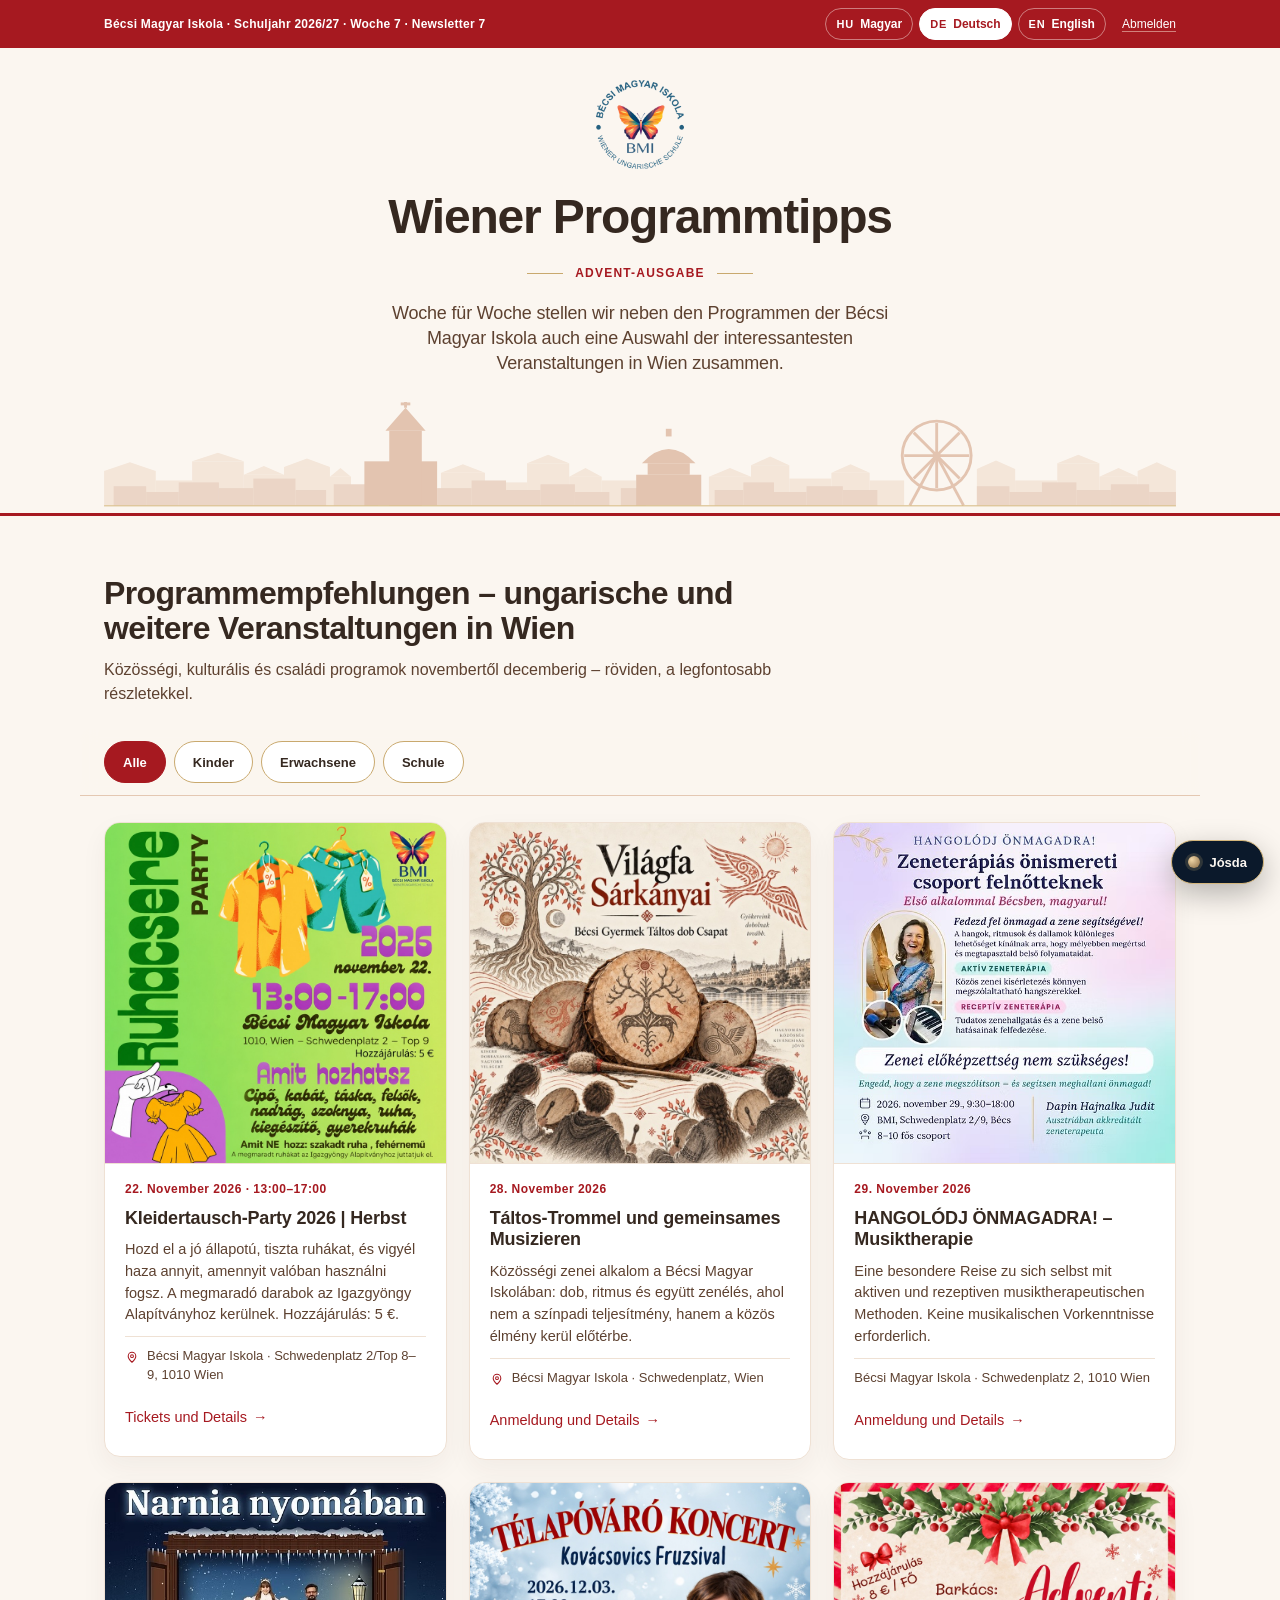
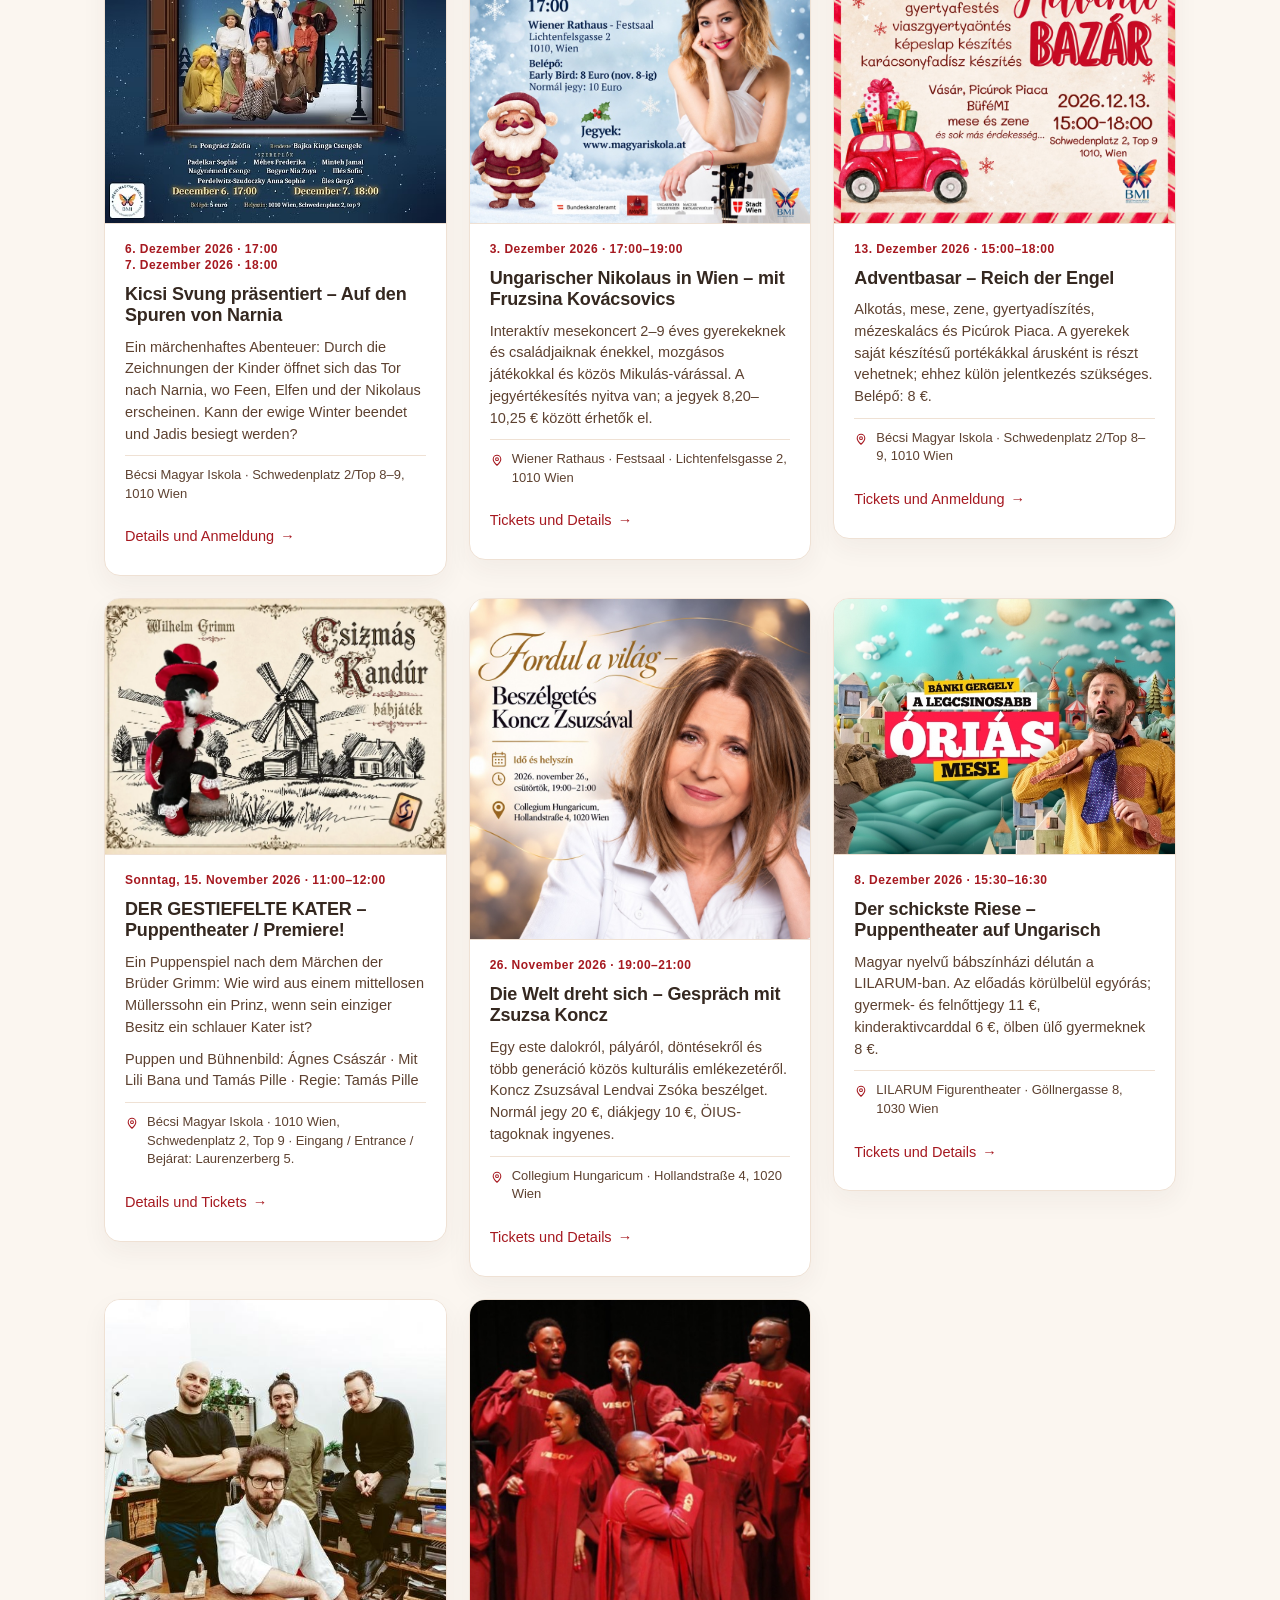
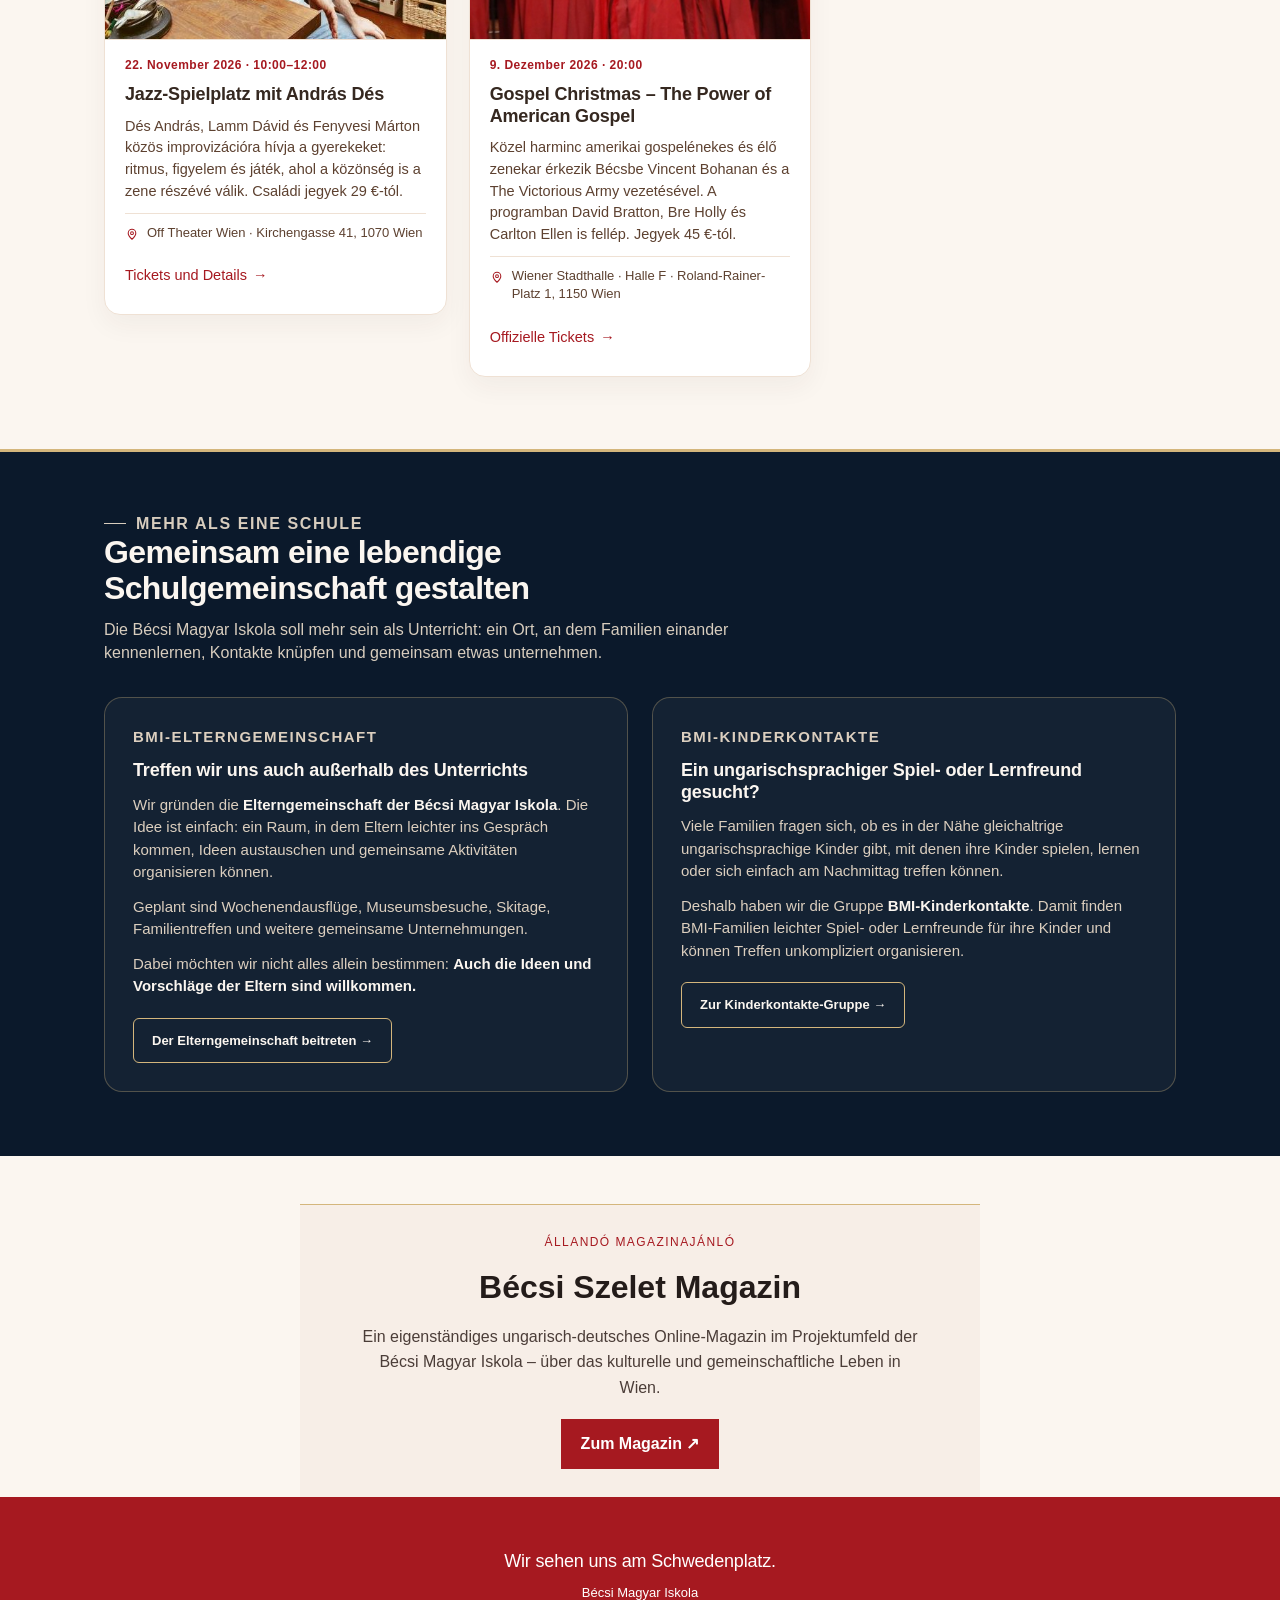
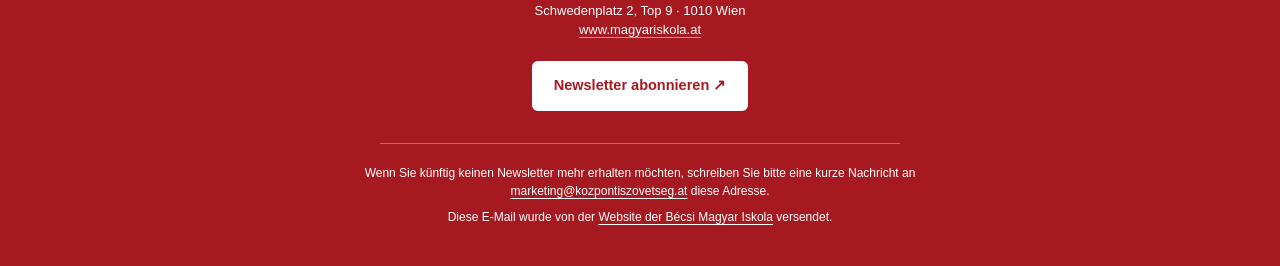
==== commit 68dab77e: "Remove outdated Santa recap, Darvasi and SPONTAN cards" ====
--- a/de/index.html
+++ b/de/index.html
@@ -4,7 +4,12 @@
 <meta charset="utf-8">
 <meta name="viewport" content="width=device-width, initial-scale=1">
 <title>Programmempfehlungen – ungarische und weitere Veranstaltungen in Wien | Bécsi Magyar Iskola</title>
-<meta name="description" content="Programmempfehlungen in Wien: Veranstaltungen der Ungarischen Schule, Der gestiefelte Kater, László Darvasi, Advent und weitere Kulturprogramme.">
+<meta name="description" content="Programmempfehlungen in Wien: Veranstaltungen der Ungarischen Schule, Der gestiefelte Kater, Advent und weitere Kulturprogramme.">
+<link rel="canonical" href="https://hirlevel.magyariskola.at/de/">
+<link rel="alternate" hreflang="hu" href="https://hirlevel.magyariskola.at/">
+<link rel="alternate" hreflang="de" href="https://hirlevel.magyariskola.at/de/">
+<link rel="alternate" hreflang="en" href="https://hirlevel.magyariskola.at/en/">
+<link rel="alternate" hreflang="x-default" href="https://hirlevel.magyariskola.at/">
 <meta name="newsletter-edition" content="2026-27-W07">
 <meta name="newsletter-date" content="2026-10-18">
 <meta name="theme-color" content="#a61920">
@@ -12,9 +17,10 @@
 <meta property="og:site_name" content="Bécsi Magyar Iskola">
 <meta property="og:locale" content="de_AT">
 <meta property="og:title" content="Programmempfehlungen – ungarische und weitere Veranstaltungen in Wien | Bécsi Magyar Iskola">
-<meta property="og:description" content="Programmempfehlungen in Wien: Veranstaltungen der Ungarischen Schule, Der gestiefelte Kater, László Darvasi, Advent und weitere Kulturprogramme.">
+<meta property="og:description" content="Programmempfehlungen in Wien: Veranstaltungen der Ungarischen Schule, Der gestiefelte Kater, Advent und weitere Kulturprogramme.">
 <link rel="icon" href="../assets/brand/bmi-logo.webp">
 <link rel="stylesheet" href="../assets/site.css">
+<script type="application/ld+json">{"@context":"https://schema.org","@type":"WebPage","@id":"https://hirlevel.magyariskola.at/de/#webpage","url":"https://hirlevel.magyariskola.at/de/","inLanguage":"de","isPartOf":{"@type":"WebSite","@id":"https://hirlevel.magyariskola.at/#website"},"publisher":{"@type":"EducationalOrganization","name":"Bécsi Magyar Iskola","url":"https://www.magyariskola.at/","sameAs":"https://www.wikidata.org/wiki/Q141274560"},"mentions":{"@type":"Periodical","@id":"https://www.becsiszelet.at/#periodical","name":"Bécsi Szelet","url":"https://www.becsiszelet.at/","sameAs":"https://www.wikidata.org/wiki/Q142154314","founder":{"@type":"Person","name":"Norbert Bánhalmi","sameAs":"https://www.wikidata.org/wiki/Q56391118"}}}</script>
 </head>
 <body>
 <a class="skip" href="#program">Zum Inhalt springen</a>
@@ -69,31 +75,6 @@
 </header>
 
 <main id="main">
-  <section class="recap" aria-labelledby="recap-title">
-    <div class="wrap">
-      <article class="recap-card">
-        <div class="recap-grid">
-          <div class="recap-copy">
-            <p class="eyebrow">RÜCKBLICK</p>
-            <h2 class="recap-title" id="recap-title">So haben wir uns letztes Jahr auf den Nikolaus vorbereitet – hinter den Kulissen</h2>
-            <p class="standfirst">Ein kleiner Blick hinter die Kulissen: monatelange Planung, unerwartete Wendungen, Lösungen in letzter Minute – und der Augenblick, in dem die Kinder ankommen und sich alles fügt.</p>
-            <div class="article">
-            <p>Jedes Jahr beginnen wir im Oktober mit den Vorbereitungen für den Besuch des Nikolaus. Wir planen alles sorgfältig, Schritt für Schritt. Wir stimmen uns mit dem Veranstaltungsort ab und wählen mit Bedacht aus, was in die kleinen Päckchen kommt, die die Kinder bekommen. Der Einkauf und das Verpacken der Geschenke nehmen meist einen ganzen Tag in Anspruch. Und dann gibt es, wie immer, irgendein Problem. Mal sind zu wenige Tüten da, mal zerbrechen Schokoladennikoläuse. Also müssen wir Ersatz besorgen. Dann kommt der große Tag. Mit riesigen Paketen und allerlei Zubehör machen wir uns von der Schule auf den Weg zum Rathaus. Beim Auspacken stellt sich heraus, dass ein wichtiges, unersetzliches Utensil in der Schule geblieben ist. Jetzt läuft man gegen die Zeit: zurück zur Schule, ständig mit den anderen Organisatorinnen und Organisatoren am Telefon, immer mit einem Blick auf die Uhr – und trotzdem darauf bedacht, nicht bei Rot über den Zebrastreifen zu gehen.</p>
-            <p>Du kommst zurück zum Veranstaltungsort, alles ist da. Nur der Nikolaus fehlt, obwohl du ihn, wirklich und wahrhaftig, im Gebäude gesehen hast. Du suchst wie wild, lässt andere mitsuchen, und schließlich taucht er auf. Du besprichst kurz mit ihm, was seine Aufgabe ist. Nicht, dass er es nicht wüsste, aber du gehst lieber auf Nummer sicher.</p>
-            <p>Für einen Moment kannst du durchatmen. Dir fällt ein, dass du Durst hast, weil du heute noch nichts getrunken hast. Aber auch für die Auftretenden hast du kein Wasser mitgebracht. Du hast vergessen, welches zu kaufen, und jetzt ist keine Zeit mehr, hinauszugehen. Du rufst deine Freundin an, fragst, wo sie gerade ist, und bittest sie, sofort in einem Geschäft kleine Wasserflaschen zu besorgen.</p>
-            <p>Die Kinder kommen an, und plötzlich fügt sich alles. Die großen Kronleuchter funkeln und glitzern. Dieser wunderschöne Saal füllt sich mit fröhlichem Stimmengewirr, und du hast das Gefühl: Jetzt ist alles gut.</p>
-            <p class="recap-note">Auch dieses Jahr freuen wir uns auf euch beim Ungarischen Nikolausfest in Wien! <a href="https://www.magyariskola.at/event-details/becsi-magyar-mikulas" target="_blank" rel="noopener">Kommt am 3. Dezember wieder vorbei</a> und feiert mit uns!</p>
-
-            
-            </div>
-          </div>
-          <figure class="recap-figure">
-            <img class="recap-photo" src="../assets/recap/telapo-kulisszatitkok.jpeg" alt="A tavalyi Télapó-ünnepség és az előkészületek háromrészes fotókollázsa" loading="lazy" width="1200" height="1200">
-          </figure>
-        </div>
-      </article>
-    </div>
-  </section>
 
   <section class="program" id="program" aria-labelledby="program-title">
     <div class="wrap">
@@ -163,16 +144,6 @@
         </div>
       </article>
       <article class="event" data-cat="felnottek">
-        <div class="event-media"><img src="../assets/events/spontan.jpg" alt="SPONTÁN fotókiállítás – hivatalos plakát" loading="lazy" width="900" height="900"></div>
-        <div class="event-body">
-          <p class="event-date">15.–21. November 2026</p>
-          <h3 class="event-title">SPONTÁN – Fotoausstellung</h3>
-          <p class="event-desc">Kortárs fotográfiai kiállítás, amely több alkotó személyes látásmódját hozza közös térbe. A megnyitó november 15-én 17:00-kor kezdődik; a tárlat november 21-ig látogatható.</p>
-          <p class="event-loc"><svg viewBox="0 0 24 24" width="14" height="14" aria-hidden="true" focusable="false" fill="none" stroke="currentColor" stroke-width="1.8" stroke-linecap="round" stroke-linejoin="round"><path d="M12 21s-6.5-6.1-6.5-10.5a6.5 6.5 0 1 1 13 0C18.5 14.9 12 21 12 21Z"/><circle cx="12" cy="10.5" r="2.4"/></svg><span>City Gallery Vienna</span></p>
-          <a class="event-cta" href="https://exhibition.vipach.at" target="_blank" rel="noopener"><span>Ausstellung und Details</span><span class="arrow" aria-hidden="true">→</span></a>
-        </div>
-      </article>
-      <article class="event" data-cat="felnottek">
         <div class="event-media"><img src="../assets/events/koncz-zsuzsa.jpg" alt="Koncz Zsuzsa" loading="lazy" width="900" height="900"></div>
         <div class="event-body">
           <p class="event-date">26. November 2026 · 19:00–21:00</p>
@@ -190,16 +161,6 @@
           <p class="event-desc">Magyar nyelvű bábszínházi délután a LILARUM-ban. Az előadás körülbelül egyórás; gyermek- és felnőttjegy 11 €, kinderaktivcarddal 6 €, ölben ülő gyermeknek 8 €.</p>
           <p class="event-loc"><svg viewBox="0 0 24 24" width="14" height="14" aria-hidden="true" focusable="false" fill="none" stroke="currentColor" stroke-width="1.8" stroke-linecap="round" stroke-linejoin="round"><path d="M12 21s-6.5-6.1-6.5-10.5a6.5 6.5 0 1 1 13 0C18.5 14.9 12 21 12 21Z"/><circle cx="12" cy="10.5" r="2.4"/></svg><span>LILARUM Figurentheater · Göllnergasse 8, 1030 Wien</span></p>
           <a class="event-cta" href="https://lilarum.at/veranstaltungsreihe/a-legcsinosabb-orias/" target="_blank" rel="noopener"><span>Tickets und Details</span><span class="arrow" aria-hidden="true">→</span></a>
-        </div>
-      </article>
-      <article class="event" data-cat="felnottek">
-        <div class="event-media"><img src="../assets/events/darvasi.jpg" alt="Schwarzweißporträt des Schriftstellers László Darvasi" loading="lazy" width="900" height="900"></div>
-        <div class="event-body">
-          <p class="event-date">Dienstag, 17. November 2026 · 19:00–21:00</p>
-          <h3 class="event-title">Für Wunder muss man arbeiten – Gespräch mit László Darvasi</h3>
-          <p class="event-desc">Der Schriftsteller László Darvasi spricht mit Zsóka Lendvai über seinen neuen Erzählband und den Roman Neandervölgyiek. Regulär 15 €, Studierende 10 €, für ÖIUS-Mitglieder kostenlos.</p>
-          <p class="event-loc"><svg viewBox="0 0 24 24" width="14" height="14" aria-hidden="true" focusable="false" fill="none" stroke="currentColor" stroke-width="1.8" stroke-linecap="round" stroke-linejoin="round"><path d="M12 21s-6.5-6.1-6.5-10.5a6.5 6.5 0 1 1 13 0C18.5 14.9 12 21 12 21Z"/><circle cx="12" cy="10.5" r="2.4"/></svg><span>Központi Szövetség · Schwedenplatz 2, 1010 Wien</span></p>
-          <a class="event-cta" href="https://www.kozpontiszovetseg.at/event-details/darvasi-laszlo" target="_blank" rel="noopener"><span>Details und Tickets</span><span class="arrow" aria-hidden="true">→</span></a>
         </div>
       </article>
       <article class="event" data-cat="gyerekek">
--- a/assets/site.css
+++ b/assets/site.css
@@ -979,3 +979,14 @@
     animation-duration: 0.001ms !important;
   }
 }
+
+/* Magyar nyelvi foglalkozások: szerkesztőségi kétoszlopos elrendezés, sűrű CTA-lista */
+#magyar-foglalkozasok .bmi-language-grid { grid-template-columns: minmax(0, 1.08fr) minmax(0, .92fr); align-items: start; }
+#magyar-foglalkozasok .recap-figure { margin: 0; }
+#magyar-foglalkozasok .recap-photo { width: 100%; height: auto; }
+#magyar-foglalkozasok .bmi-language-links { display: flex; flex-direction: column; align-items: flex-start; gap: 2px; margin-top: 8px; }
+#magyar-foglalkozasok .bmi-language-links .event-cta { display: inline-flex; margin: 0; padding: 5px 0; line-height: 1.35; min-height: 44px; max-width: 100%; }
+@media (max-width: 980px) {
+  #magyar-foglalkozasok .bmi-language-grid { grid-template-columns: minmax(0, 1fr); }
+  #magyar-foglalkozasok .recap-figure { order: -1; }
+}
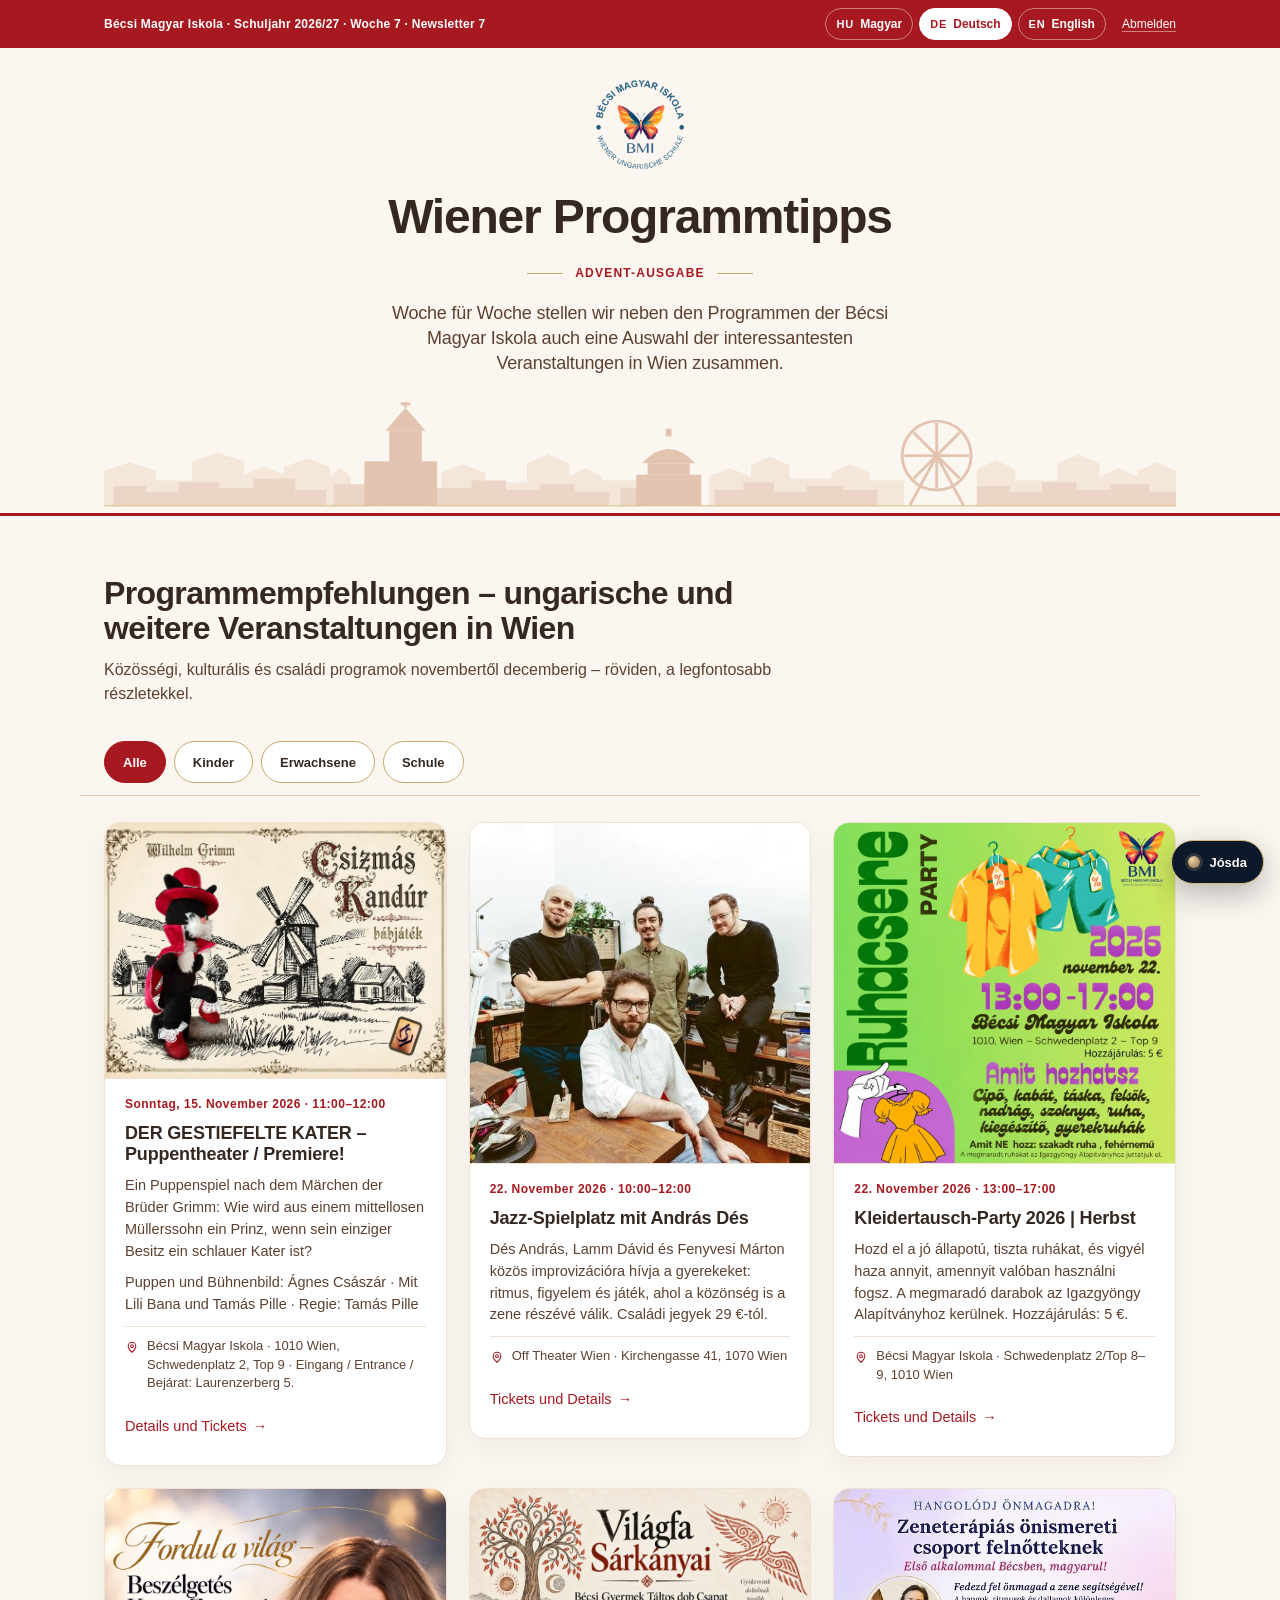
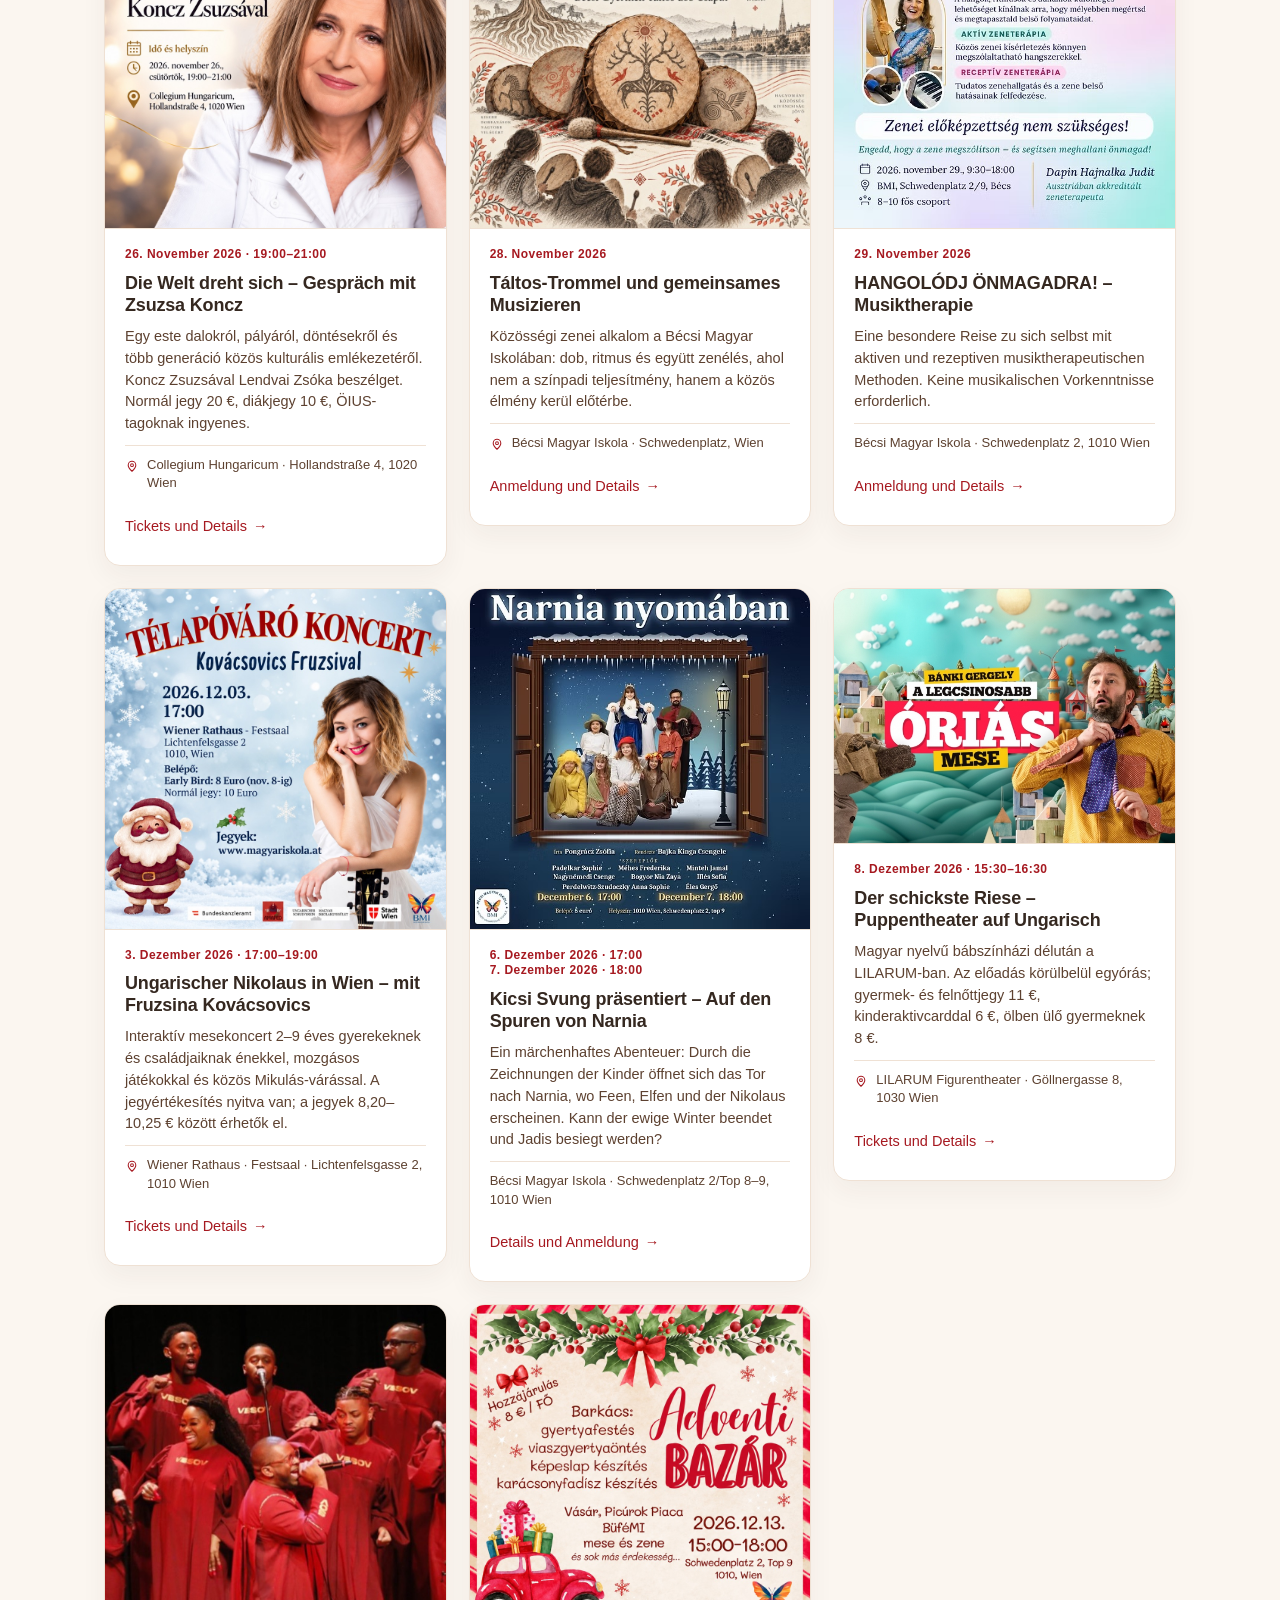
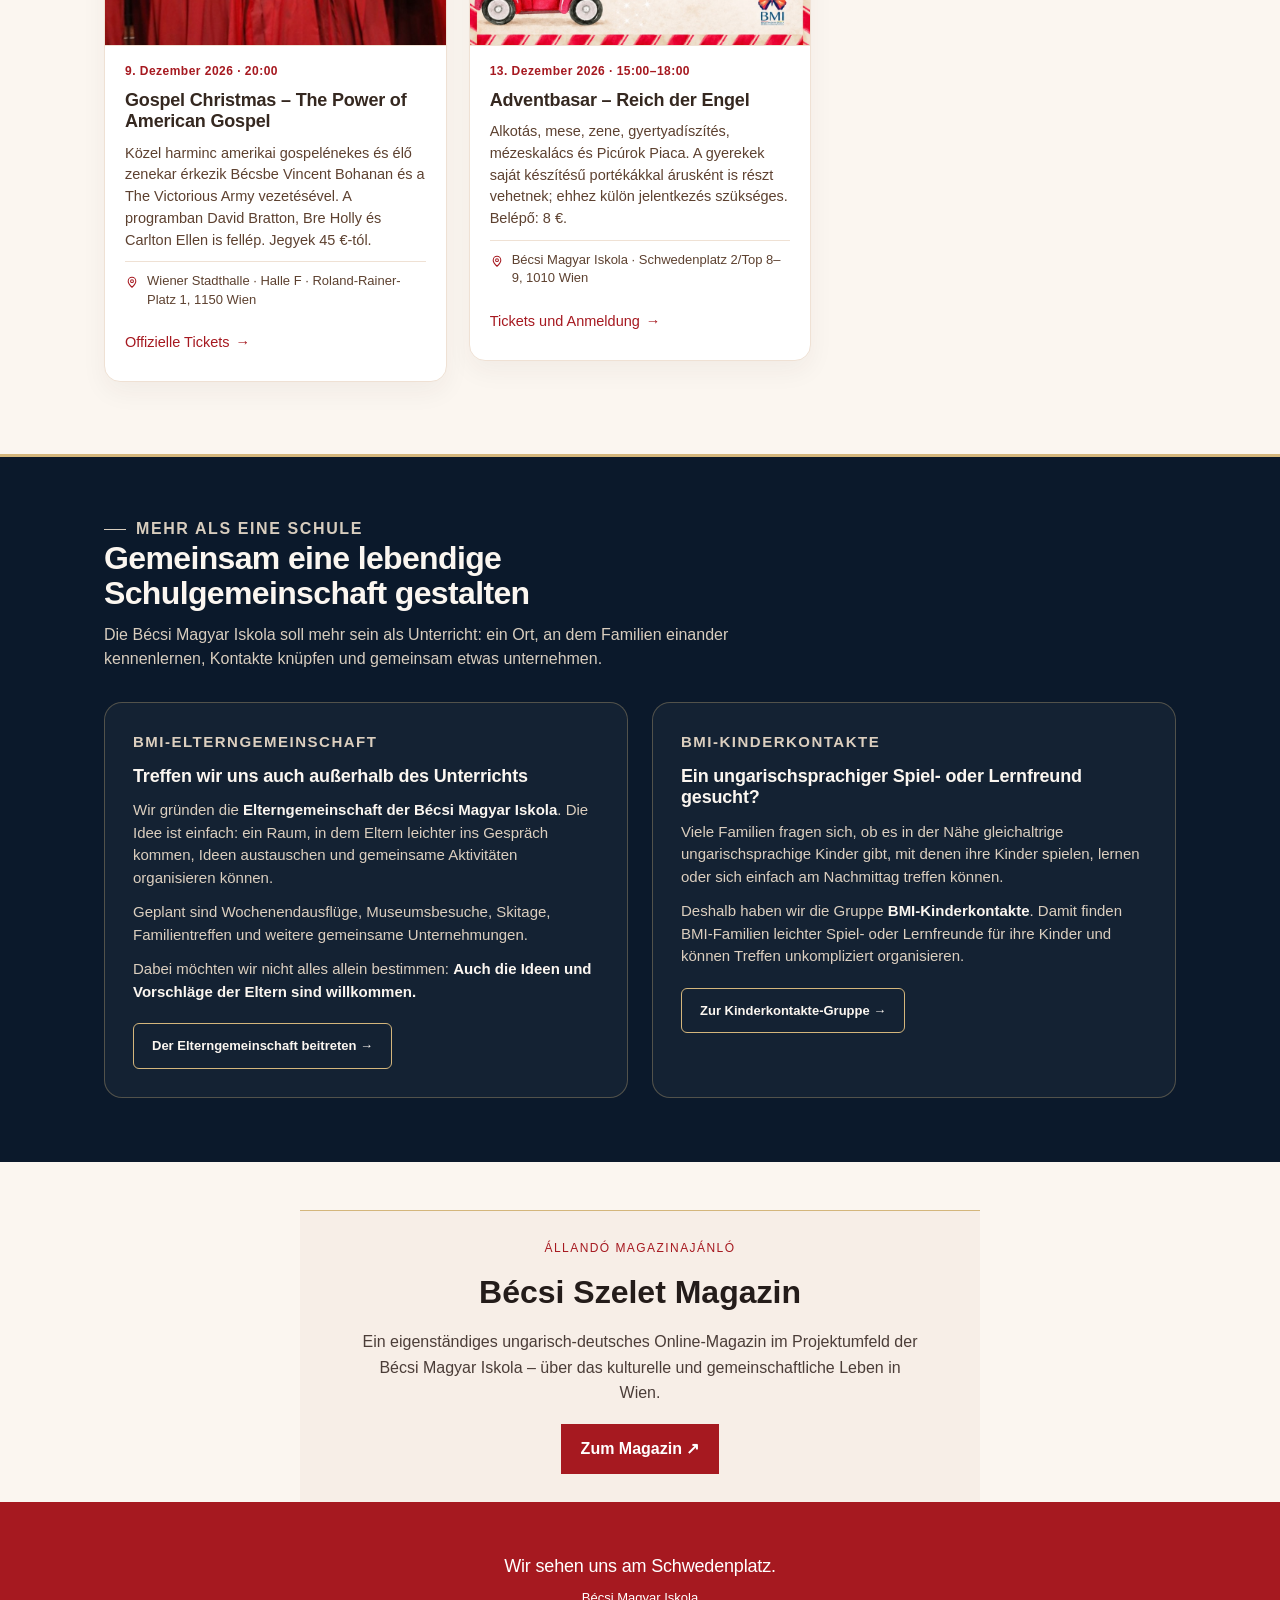
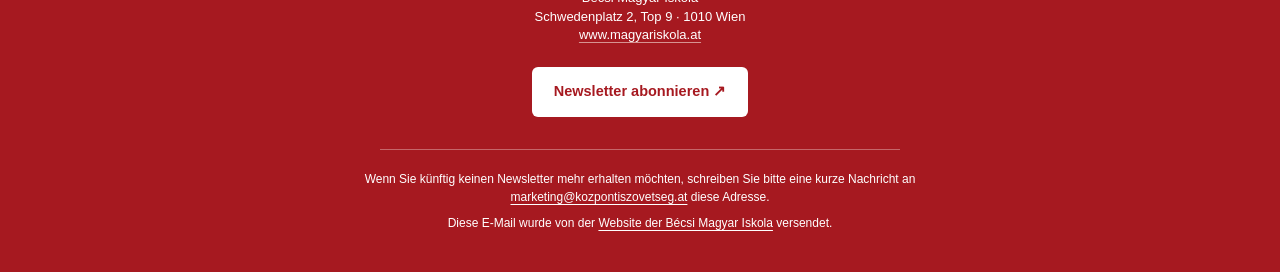
==== commit 4480a195: "fix(newsletter): chronological program cards and Wix table layout" ====
--- a/de/index.html
+++ b/de/index.html
@@ -20,7 +20,61 @@
 <meta property="og:description" content="Programmempfehlungen in Wien: Veranstaltungen der Ungarischen Schule, Der gestiefelte Kater, Advent und weitere Kulturprogramme.">
 <link rel="icon" href="../assets/brand/bmi-logo.webp">
 <link rel="stylesheet" href="../assets/site.css">
-<script type="application/ld+json">{"@context":"https://schema.org","@type":"WebPage","@id":"https://hirlevel.magyariskola.at/de/#webpage","url":"https://hirlevel.magyariskola.at/de/","inLanguage":"de","isPartOf":{"@type":"WebSite","@id":"https://hirlevel.magyariskola.at/#website"},"publisher":{"@type":"EducationalOrganization","name":"Bécsi Magyar Iskola","url":"https://www.magyariskola.at/","sameAs":"https://www.wikidata.org/wiki/Q141274560"},"mentions":{"@type":"Periodical","@id":"https://www.becsiszelet.at/#periodical","name":"Bécsi Szelet","url":"https://www.becsiszelet.at/","sameAs":"https://www.wikidata.org/wiki/Q142154314","founder":{"@type":"Person","name":"Norbert Bánhalmi","sameAs":"https://www.wikidata.org/wiki/Q56391118"}}}</script>
+<script type="application/ld+json">
+{
+  "@context": "https://schema.org",
+  "@type": "WebPage",
+  "@id": "https://hirlevel.magyariskola.at/de/#webpage",
+  "url": "https://hirlevel.magyariskola.at/de/",
+  "inLanguage": "de",
+  "isPartOf": {
+    "@type": "WebSite",
+    "@id": "https://hirlevel.magyariskola.at/#website",
+    "url": "https://hirlevel.magyariskola.at/",
+    "publisher": {
+      "@id": "https://www.magyariskola.at/#organization"
+    }
+  },
+  "publisher": {
+    "@type": "EducationalOrganization",
+    "@id": "https://www.magyariskola.at/#organization",
+    "name": "Bécsi Magyar Iskola",
+    "url": "https://www.magyariskola.at/",
+    "sameAs": "https://www.wikidata.org/wiki/Q141274560",
+    "parentOrganization": {
+      "@id": "https://www.kozpontiszovetseg.at/#organization"
+    }
+  },
+  "mentions": {
+    "@type": "Periodical",
+    "@id": "https://www.becsiszelet.at/#periodical",
+    "name": "Bécsi Szelet Magazin",
+    "url": "https://www.becsiszelet.at/",
+    "sameAs": "https://www.wikidata.org/wiki/Q142154314",
+    "publisher": {
+      "@id": "https://www.kozpontiszovetseg.at/#organization"
+    },
+    "founder": [
+      {
+        "@type": "Person",
+        "@id": "https://www.wikidata.org/wiki/Q56391118",
+        "name": "Bánhalmi Norbert"
+      },
+      {
+        "@type": "Person",
+        "name": "Kovács Attila"
+      }
+    ],
+    "subjectOf": {
+      "@type": "DataCatalog",
+      "@id": "https://okoszisztema.kozpontiszovetseg.at/forrasok/#catalog"
+    }
+  },
+  "about": {
+    "@id": "https://www.magyariskola.at/#organization"
+  }
+}
+</script>
 </head>
 <body>
 <a class="skip" href="#program">Zum Inhalt springen</a>
@@ -90,49 +144,8 @@
       </div>
       <div class="events">
       <!-- Only requested Advent 2026 events -->
-      <article class="event" data-cat="iskola">
-        <div class="event-media"><img src="../assets/events/ruhacsere-party.jpg" alt="Ruhacsere Party 2026 – Ősz" loading="lazy" width="900" height="900"></div>
-        <div class="event-body">
-          <p class="event-date">22. November 2026 · 13:00–17:00</p>
-          <h3 class="event-title">Kleidertausch-Party 2026 | Herbst</h3>
-          <p class="event-desc">Hozd el a jó állapotú, tiszta ruhákat, és vigyél haza annyit, amennyit valóban használni fogsz. A megmaradó darabok az Igazgyöngy Alapítványhoz kerülnek. Hozzájárulás: 5 €.</p>
-          <p class="event-loc"><svg viewBox="0 0 24 24" width="14" height="14" aria-hidden="true" focusable="false" fill="none" stroke="currentColor" stroke-width="1.8" stroke-linecap="round" stroke-linejoin="round"><path d="M12 21s-6.5-6.1-6.5-10.5a6.5 6.5 0 1 1 13 0C18.5 14.9 12 21 12 21Z"/><circle cx="12" cy="10.5" r="2.4"/></svg><span>Bécsi Magyar Iskola · Schwedenplatz 2/Top 8–9, 1010 Wien</span></p>
-          <a class="event-cta" href="https://www.magyariskola.at/event-details/ruhacsere-party-2026-osz" target="_blank" rel="noopener"><span>Tickets und Details</span><span class="arrow" aria-hidden="true">→</span></a>
-        </div>
-      </article>
-      <article class="event" data-cat="iskola">
-        <div class="event-media"><img src="../assets/events/taltos-dob.jpg" alt="Táltos-Trommel und gemeinsames Musizieren – Bécsi Magyar Iskola" loading="lazy" width="900" height="900"></div>
-        <div class="event-body">
-          <p class="event-date">28. November 2026</p>
-          <h3 class="event-title">Táltos-Trommel und gemeinsames Musizieren</h3>
-          <p class="event-desc">Közösségi zenei alkalom a Bécsi Magyar Iskolában: dob, ritmus és együtt zenélés, ahol nem a színpadi teljesítmény, hanem a közös élmény kerül előtérbe.</p>
-          <p class="event-loc"><svg viewBox="0 0 24 24" width="14" height="14" aria-hidden="true" focusable="false" fill="none" stroke="currentColor" stroke-width="1.8" stroke-linecap="round" stroke-linejoin="round"><path d="M12 21s-6.5-6.1-6.5-10.5a6.5 6.5 0 1 1 13 0C18.5 14.9 12 21 12 21Z"/><circle cx="12" cy="10.5" r="2.4"/></svg><span>Bécsi Magyar Iskola · Schwedenplatz, Wien</span></p>
-          <a class="event-cta" href="https://www.magyariskola.at/event-details/taltos-dob-es-oromzene-schwedenplatz" target="_blank" rel="noopener"><span>Anmeldung und Details</span><span class="arrow" aria-hidden="true">→</span></a>
-        </div>
-      </article>
-            <article class="event" data-cat="erwachsene"><div class="event-media"><img src="../assets/events/zeneterapia-oficial.jpeg" alt="Musiktherapie in Wien" loading="lazy" width="900" height="900"></div><div class="event-body"><p class="event-date">29. November 2026</p><h3 class="event-title">HANGOLÓDJ ÖNMAGADRA! – Musiktherapie</h3><p class="event-desc">Eine besondere Reise zu sich selbst mit aktiven und rezeptiven musiktherapeutischen Methoden. Keine musikalischen Vorkenntnisse erforderlich.</p><p class="event-loc"><span>Bécsi Magyar Iskola · Schwedenplatz 2, 1010 Wien</span></p><a class="event-cta" href="https://www.magyariskola.at/event-details/hangolodj-onmagadra" target="_blank" rel="noopener"><span>Anmeldung und Details</span><span class="arrow" aria-hidden="true">→</span></a></div></article>
-      <article class="event" data-cat="kinder"><div class="event-media"><img src="../assets/events/narnia-nyomaban-oficial.jpeg" alt="Narnia Nyomában – Kicsi Svung" loading="lazy" width="900" height="900"></div><div class="event-body"><p class="event-date">6. Dezember 2026 · 17:00<br>7. Dezember 2026 · 18:00</p><h3 class="event-title">Kicsi Svung präsentiert – Auf den Spuren von Narnia</h3><p class="event-desc">Ein märchenhaftes Abenteuer: Durch die Zeichnungen der Kinder öffnet sich das Tor nach Narnia, wo Feen, Elfen und der Nikolaus erscheinen. Kann der ewige Winter beendet und Jadis besiegt werden?</p><p class="event-loc"><span>Bécsi Magyar Iskola · Schwedenplatz 2/Top 8–9, 1010 Wien</span></p><a class="event-cta" href="https://www.magyariskola.at/event-details/kicsi-svung-bemutatja-narnia-nyomaban" target="_blank" rel="noopener"><span>Details und Anmeldung</span><span class="arrow" aria-hidden="true">→</span></a></div></article>
+      
 <article class="event" data-cat="gyerekek">
-        <div class="event-media"><img src="../assets/events/mikulas.jpg" alt="Télapóváró koncert Kovácsovics Fruzsinával" loading="lazy" width="900" height="900"></div>
-        <div class="event-body">
-          <p class="event-date">3. Dezember 2026 · 17:00–19:00</p>
-          <h3 class="event-title">Ungarischer Nikolaus in Wien – mit Fruzsina Kovácsovics</h3>
-          <p class="event-desc">Interaktív mesekoncert 2–9 éves gyerekeknek és családjaiknak énekkel, mozgásos játékokkal és közös Mikulás-várással. A jegyértékesítés nyitva van; a jegyek 8,20–10,25 € között érhetők el.</p>
-          <p class="event-loc"><svg viewBox="0 0 24 24" width="14" height="14" aria-hidden="true" focusable="false" fill="none" stroke="currentColor" stroke-width="1.8" stroke-linecap="round" stroke-linejoin="round"><path d="M12 21s-6.5-6.1-6.5-10.5a6.5 6.5 0 1 1 13 0C18.5 14.9 12 21 12 21Z"/><circle cx="12" cy="10.5" r="2.4"/></svg><span>Wiener Rathaus · Festsaal · Lichtenfelsgasse 2, 1010 Wien</span></p>
-          <a class="event-cta" href="https://www.magyariskola.at/event-details/becsi-magyar-mikulas" target="_blank" rel="noopener"><span>Tickets und Details</span><span class="arrow" aria-hidden="true">→</span></a>
-        </div>
-      </article>
-      <article class="event" data-cat="iskola">
-        <div class="event-media"><img src="../assets/events/adventi-bazar.jpg" alt="Adventi Bazár 2026 – Angyalok birodalma" loading="lazy" width="900" height="900"></div>
-        <div class="event-body">
-          <p class="event-date">13. Dezember 2026 · 15:00–18:00</p>
-          <h3 class="event-title">Adventbasar – Reich der Engel</h3>
-          <p class="event-desc">Alkotás, mese, zene, gyertyadíszítés, mézeskalács és Picúrok Piaca. A gyerekek saját készítésű portékákkal árusként is részt vehetnek; ehhez külön jelentkezés szükséges. Belépő: 8 €.</p>
-          <p class="event-loc"><svg viewBox="0 0 24 24" width="14" height="14" aria-hidden="true" focusable="false" fill="none" stroke="currentColor" stroke-width="1.8" stroke-linecap="round" stroke-linejoin="round"><path d="M12 21s-6.5-6.1-6.5-10.5a6.5 6.5 0 1 1 13 0C18.5 14.9 12 21 12 21Z"/><circle cx="12" cy="10.5" r="2.4"/></svg><span>Bécsi Magyar Iskola · Schwedenplatz 2/Top 8–9, 1010 Wien</span></p>
-          <a class="event-cta" href="https://www.magyariskola.at/event-details/adventi-bazar-2026" target="_blank" rel="noopener"><span>Tickets und Anmeldung</span><span class="arrow" aria-hidden="true">→</span></a>
-        </div>
-      </article>
-      <article class="event" data-cat="gyerekek">
         <div class="event-media event-media--wide"><img src="../assets/events/csizmas-kandur.webp" alt="Csizmás Kandúr bábjáték plakátja" loading="lazy" width="900" height="675"></div>
         <div class="event-body">
           <p class="event-date">Sonntag, 15. November 2026 · 11:00–12:00</p>
@@ -143,7 +156,27 @@
           <a class="event-cta" href="https://shop.svung.at/show/8894" target="_blank" rel="noopener"><span>Details und Tickets</span><span class="arrow" aria-hidden="true">→</span></a>
         </div>
       </article>
-      <article class="event" data-cat="felnottek">
+<article class="event" data-cat="gyerekek">
+        <div class="event-media"><img src="../assets/events/jazzjatszoter.jpg" alt="Dés András jazz-zenész és zenésztársai" loading="lazy" width="900" height="900"></div>
+        <div class="event-body">
+          <p class="event-date">22. November 2026 · 10:00–12:00</p>
+          <h3 class="event-title">Jazz-Spielplatz mit András Dés</h3>
+          <p class="event-desc">Dés András, Lamm Dávid és Fenyvesi Márton közös improvizációra hívja a gyerekeket: ritmus, figyelem és játék, ahol a közönség is a zene részévé válik. Családi jegyek 29 €-tól.</p>
+          <p class="event-loc"><svg viewBox="0 0 24 24" width="14" height="14" aria-hidden="true" focusable="false" fill="none" stroke="currentColor" stroke-width="1.8" stroke-linecap="round" stroke-linejoin="round"><path d="M12 21s-6.5-6.1-6.5-10.5a6.5 6.5 0 1 1 13 0C18.5 14.9 12 21 12 21Z"/><circle cx="12" cy="10.5" r="2.4"/></svg><span>Off Theater Wien · Kirchengasse 41, 1070 Wien</span></p>
+          <a class="event-cta" href="https://kultpult.eu/jazzjatszoter-becsben-des-andrassal-es-zenesztarsaival/" target="_blank" rel="noopener"><span>Tickets und Details</span><span class="arrow" aria-hidden="true">→</span></a>
+        </div>
+      </article>
+<article class="event" data-cat="iskola">
+        <div class="event-media"><img src="../assets/events/ruhacsere-party.jpg" alt="Ruhacsere Party 2026 – Ősz" loading="lazy" width="900" height="900"></div>
+        <div class="event-body">
+          <p class="event-date">22. November 2026 · 13:00–17:00</p>
+          <h3 class="event-title">Kleidertausch-Party 2026 | Herbst</h3>
+          <p class="event-desc">Hozd el a jó állapotú, tiszta ruhákat, és vigyél haza annyit, amennyit valóban használni fogsz. A megmaradó darabok az Igazgyöngy Alapítványhoz kerülnek. Hozzájárulás: 5 €.</p>
+          <p class="event-loc"><svg viewBox="0 0 24 24" width="14" height="14" aria-hidden="true" focusable="false" fill="none" stroke="currentColor" stroke-width="1.8" stroke-linecap="round" stroke-linejoin="round"><path d="M12 21s-6.5-6.1-6.5-10.5a6.5 6.5 0 1 1 13 0C18.5 14.9 12 21 12 21Z"/><circle cx="12" cy="10.5" r="2.4"/></svg><span>Bécsi Magyar Iskola · Schwedenplatz 2/Top 8–9, 1010 Wien</span></p>
+          <a class="event-cta" href="https://www.magyariskola.at/event-details/ruhacsere-party-2026-osz" target="_blank" rel="noopener"><span>Tickets und Details</span><span class="arrow" aria-hidden="true">→</span></a>
+        </div>
+      </article>
+<article class="event" data-cat="felnottek">
         <div class="event-media"><img src="../assets/events/koncz-zsuzsa.jpg" alt="Koncz Zsuzsa" loading="lazy" width="900" height="900"></div>
         <div class="event-body">
           <p class="event-date">26. November 2026 · 19:00–21:00</p>
@@ -153,7 +186,29 @@
           <a class="event-cta" href="https://www.kozpontiszovetseg.at/event-details/koncz-zsuzsa-becs" target="_blank" rel="noopener"><span>Tickets und Details</span><span class="arrow" aria-hidden="true">→</span></a>
         </div>
       </article>
-      <article class="event" data-cat="gyerekek">
+<article class="event" data-cat="iskola">
+        <div class="event-media"><img src="../assets/events/taltos-dob.jpg" alt="Táltos-Trommel und gemeinsames Musizieren – Bécsi Magyar Iskola" loading="lazy" width="900" height="900"></div>
+        <div class="event-body">
+          <p class="event-date">28. November 2026</p>
+          <h3 class="event-title">Táltos-Trommel und gemeinsames Musizieren</h3>
+          <p class="event-desc">Közösségi zenei alkalom a Bécsi Magyar Iskolában: dob, ritmus és együtt zenélés, ahol nem a színpadi teljesítmény, hanem a közös élmény kerül előtérbe.</p>
+          <p class="event-loc"><svg viewBox="0 0 24 24" width="14" height="14" aria-hidden="true" focusable="false" fill="none" stroke="currentColor" stroke-width="1.8" stroke-linecap="round" stroke-linejoin="round"><path d="M12 21s-6.5-6.1-6.5-10.5a6.5 6.5 0 1 1 13 0C18.5 14.9 12 21 12 21Z"/><circle cx="12" cy="10.5" r="2.4"/></svg><span>Bécsi Magyar Iskola · Schwedenplatz, Wien</span></p>
+          <a class="event-cta" href="https://www.magyariskola.at/event-details/taltos-dob-es-oromzene-schwedenplatz" target="_blank" rel="noopener"><span>Anmeldung und Details</span><span class="arrow" aria-hidden="true">→</span></a>
+        </div>
+      </article>
+<article class="event" data-cat="erwachsene"><div class="event-media"><img src="../assets/events/zeneterapia-oficial.jpeg" alt="Musiktherapie in Wien" loading="lazy" width="900" height="900"></div><div class="event-body"><p class="event-date">29. November 2026</p><h3 class="event-title">HANGOLÓDJ ÖNMAGADRA! – Musiktherapie</h3><p class="event-desc">Eine besondere Reise zu sich selbst mit aktiven und rezeptiven musiktherapeutischen Methoden. Keine musikalischen Vorkenntnisse erforderlich.</p><p class="event-loc"><span>Bécsi Magyar Iskola · Schwedenplatz 2, 1010 Wien</span></p><a class="event-cta" href="https://www.magyariskola.at/event-details/hangolodj-onmagadra" target="_blank" rel="noopener"><span>Anmeldung und Details</span><span class="arrow" aria-hidden="true">→</span></a></div></article>
+<article class="event" data-cat="gyerekek">
+        <div class="event-media"><img src="../assets/events/mikulas.jpg" alt="Télapóváró koncert Kovácsovics Fruzsinával" loading="lazy" width="900" height="900"></div>
+        <div class="event-body">
+          <p class="event-date">3. Dezember 2026 · 17:00–19:00</p>
+          <h3 class="event-title">Ungarischer Nikolaus in Wien – mit Fruzsina Kovácsovics</h3>
+          <p class="event-desc">Interaktív mesekoncert 2–9 éves gyerekeknek és családjaiknak énekkel, mozgásos játékokkal és közös Mikulás-várással. A jegyértékesítés nyitva van; a jegyek 8,20–10,25 € között érhetők el.</p>
+          <p class="event-loc"><svg viewBox="0 0 24 24" width="14" height="14" aria-hidden="true" focusable="false" fill="none" stroke="currentColor" stroke-width="1.8" stroke-linecap="round" stroke-linejoin="round"><path d="M12 21s-6.5-6.1-6.5-10.5a6.5 6.5 0 1 1 13 0C18.5 14.9 12 21 12 21Z"/><circle cx="12" cy="10.5" r="2.4"/></svg><span>Wiener Rathaus · Festsaal · Lichtenfelsgasse 2, 1010 Wien</span></p>
+          <a class="event-cta" href="https://www.magyariskola.at/event-details/becsi-magyar-mikulas" target="_blank" rel="noopener"><span>Tickets und Details</span><span class="arrow" aria-hidden="true">→</span></a>
+        </div>
+      </article>
+<article class="event" data-cat="kinder"><div class="event-media"><img src="../assets/events/narnia-nyomaban-oficial.jpeg" alt="Narnia Nyomában – Kicsi Svung" loading="lazy" width="900" height="900"></div><div class="event-body"><p class="event-date">6. Dezember 2026 · 17:00<br>7. Dezember 2026 · 18:00</p><h3 class="event-title">Kicsi Svung präsentiert – Auf den Spuren von Narnia</h3><p class="event-desc">Ein märchenhaftes Abenteuer: Durch die Zeichnungen der Kinder öffnet sich das Tor nach Narnia, wo Feen, Elfen und der Nikolaus erscheinen. Kann der ewige Winter beendet und Jadis besiegt werden?</p><p class="event-loc"><span>Bécsi Magyar Iskola · Schwedenplatz 2/Top 8–9, 1010 Wien</span></p><a class="event-cta" href="https://www.magyariskola.at/event-details/kicsi-svung-bemutatja-narnia-nyomaban" target="_blank" rel="noopener"><span>Details und Anmeldung</span><span class="arrow" aria-hidden="true">→</span></a></div></article>
+<article class="event" data-cat="gyerekek">
         <div class="event-media event-media--wide"><img src="../assets/events/legcsinosabb-orias.jpg" alt="LILARUM Figurentheater – bábszínházi illusztráció" loading="lazy" width="900" height="675"></div>
         <div class="event-body">
           <p class="event-date">8. Dezember 2026 · 15:30–16:30</p>
@@ -163,17 +218,7 @@
           <a class="event-cta" href="https://lilarum.at/veranstaltungsreihe/a-legcsinosabb-orias/" target="_blank" rel="noopener"><span>Tickets und Details</span><span class="arrow" aria-hidden="true">→</span></a>
         </div>
       </article>
-      <article class="event" data-cat="gyerekek">
-        <div class="event-media"><img src="../assets/events/jazzjatszoter.jpg" alt="Dés András jazz-zenész és zenésztársai" loading="lazy" width="900" height="900"></div>
-        <div class="event-body">
-          <p class="event-date">22. November 2026 · 10:00–12:00</p>
-          <h3 class="event-title">Jazz-Spielplatz mit András Dés</h3>
-          <p class="event-desc">Dés András, Lamm Dávid és Fenyvesi Márton közös improvizációra hívja a gyerekeket: ritmus, figyelem és játék, ahol a közönség is a zene részévé válik. Családi jegyek 29 €-tól.</p>
-          <p class="event-loc"><svg viewBox="0 0 24 24" width="14" height="14" aria-hidden="true" focusable="false" fill="none" stroke="currentColor" stroke-width="1.8" stroke-linecap="round" stroke-linejoin="round"><path d="M12 21s-6.5-6.1-6.5-10.5a6.5 6.5 0 1 1 13 0C18.5 14.9 12 21 12 21Z"/><circle cx="12" cy="10.5" r="2.4"/></svg><span>Off Theater Wien · Kirchengasse 41, 1070 Wien</span></p>
-          <a class="event-cta" href="https://kultpult.eu/jazzjatszoter-becsben-des-andrassal-es-zenesztarsaival/" target="_blank" rel="noopener"><span>Tickets und Details</span><span class="arrow" aria-hidden="true">→</span></a>
-        </div>
-      </article>
-      <article class="event" data-cat="felnottek">
+<article class="event" data-cat="felnottek">
         <div class="event-media"><img src="../assets/events/gospel-christmas.jpg" alt="Vincent Bohanan gospelkórusa – koncertillusztráció" loading="lazy" width="900" height="900"></div>
         <div class="event-body">
           <p class="event-date">9. Dezember 2026 · 20:00</p>
@@ -183,6 +228,17 @@
           <a class="event-cta" href="https://www.stadthalle.com/de/events/alle-events/51539/Gospel-Christmas" target="_blank" rel="noopener"><span>Offizielle Tickets</span><span class="arrow" aria-hidden="true">→</span></a>
         </div>
       </article>
+<article class="event" data-cat="iskola">
+        <div class="event-media"><img src="../assets/events/adventi-bazar.jpg" alt="Adventi Bazár 2026 – Angyalok birodalma" loading="lazy" width="900" height="900"></div>
+        <div class="event-body">
+          <p class="event-date">13. Dezember 2026 · 15:00–18:00</p>
+          <h3 class="event-title">Adventbasar – Reich der Engel</h3>
+          <p class="event-desc">Alkotás, mese, zene, gyertyadíszítés, mézeskalács és Picúrok Piaca. A gyerekek saját készítésű portékákkal árusként is részt vehetnek; ehhez külön jelentkezés szükséges. Belépő: 8 €.</p>
+          <p class="event-loc"><svg viewBox="0 0 24 24" width="14" height="14" aria-hidden="true" focusable="false" fill="none" stroke="currentColor" stroke-width="1.8" stroke-linecap="round" stroke-linejoin="round"><path d="M12 21s-6.5-6.1-6.5-10.5a6.5 6.5 0 1 1 13 0C18.5 14.9 12 21 12 21Z"/><circle cx="12" cy="10.5" r="2.4"/></svg><span>Bécsi Magyar Iskola · Schwedenplatz 2/Top 8–9, 1010 Wien</span></p>
+          <a class="event-cta" href="https://www.magyariskola.at/event-details/adventi-bazar-2026" target="_blank" rel="noopener"><span>Tickets und Anmeldung</span><span class="arrow" aria-hidden="true">→</span></a>
+        </div>
+      </article>
+
       <!-- /Only requested Advent 2026 events -->
       </div>
     </div>
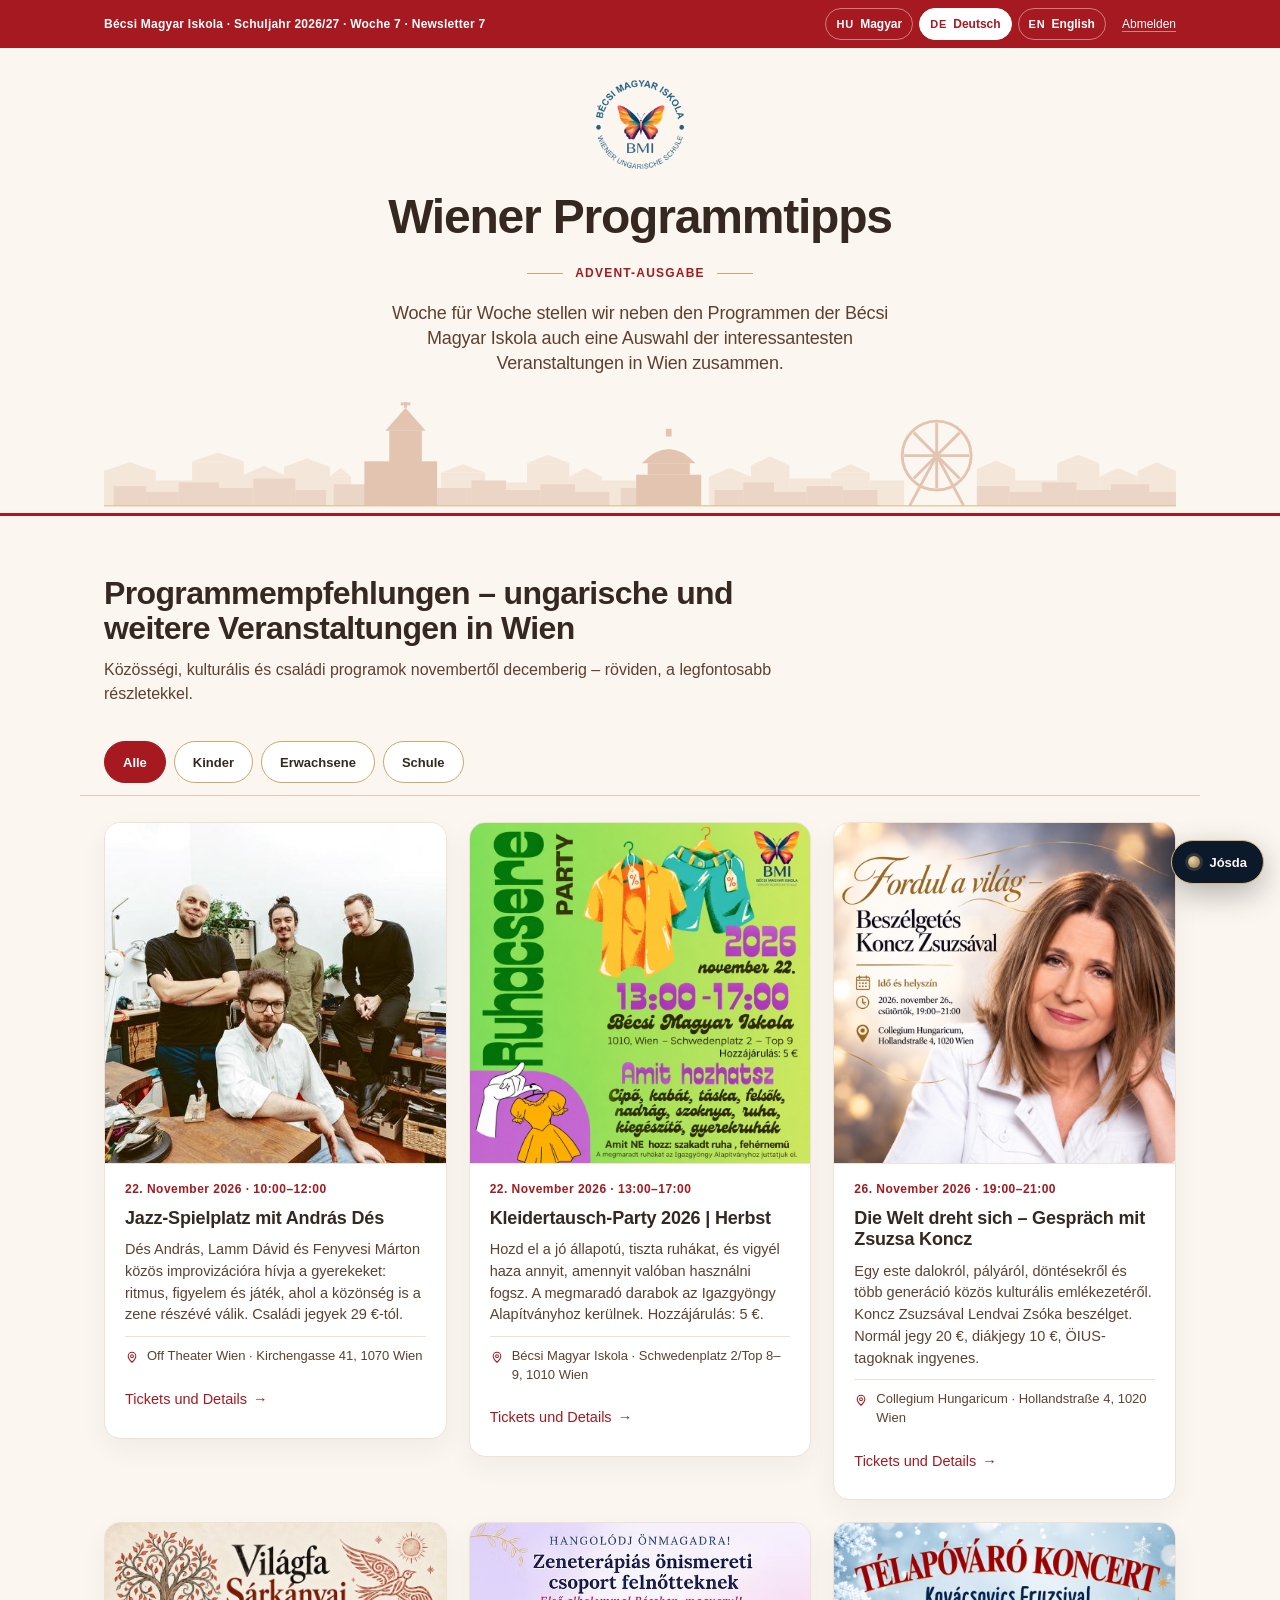
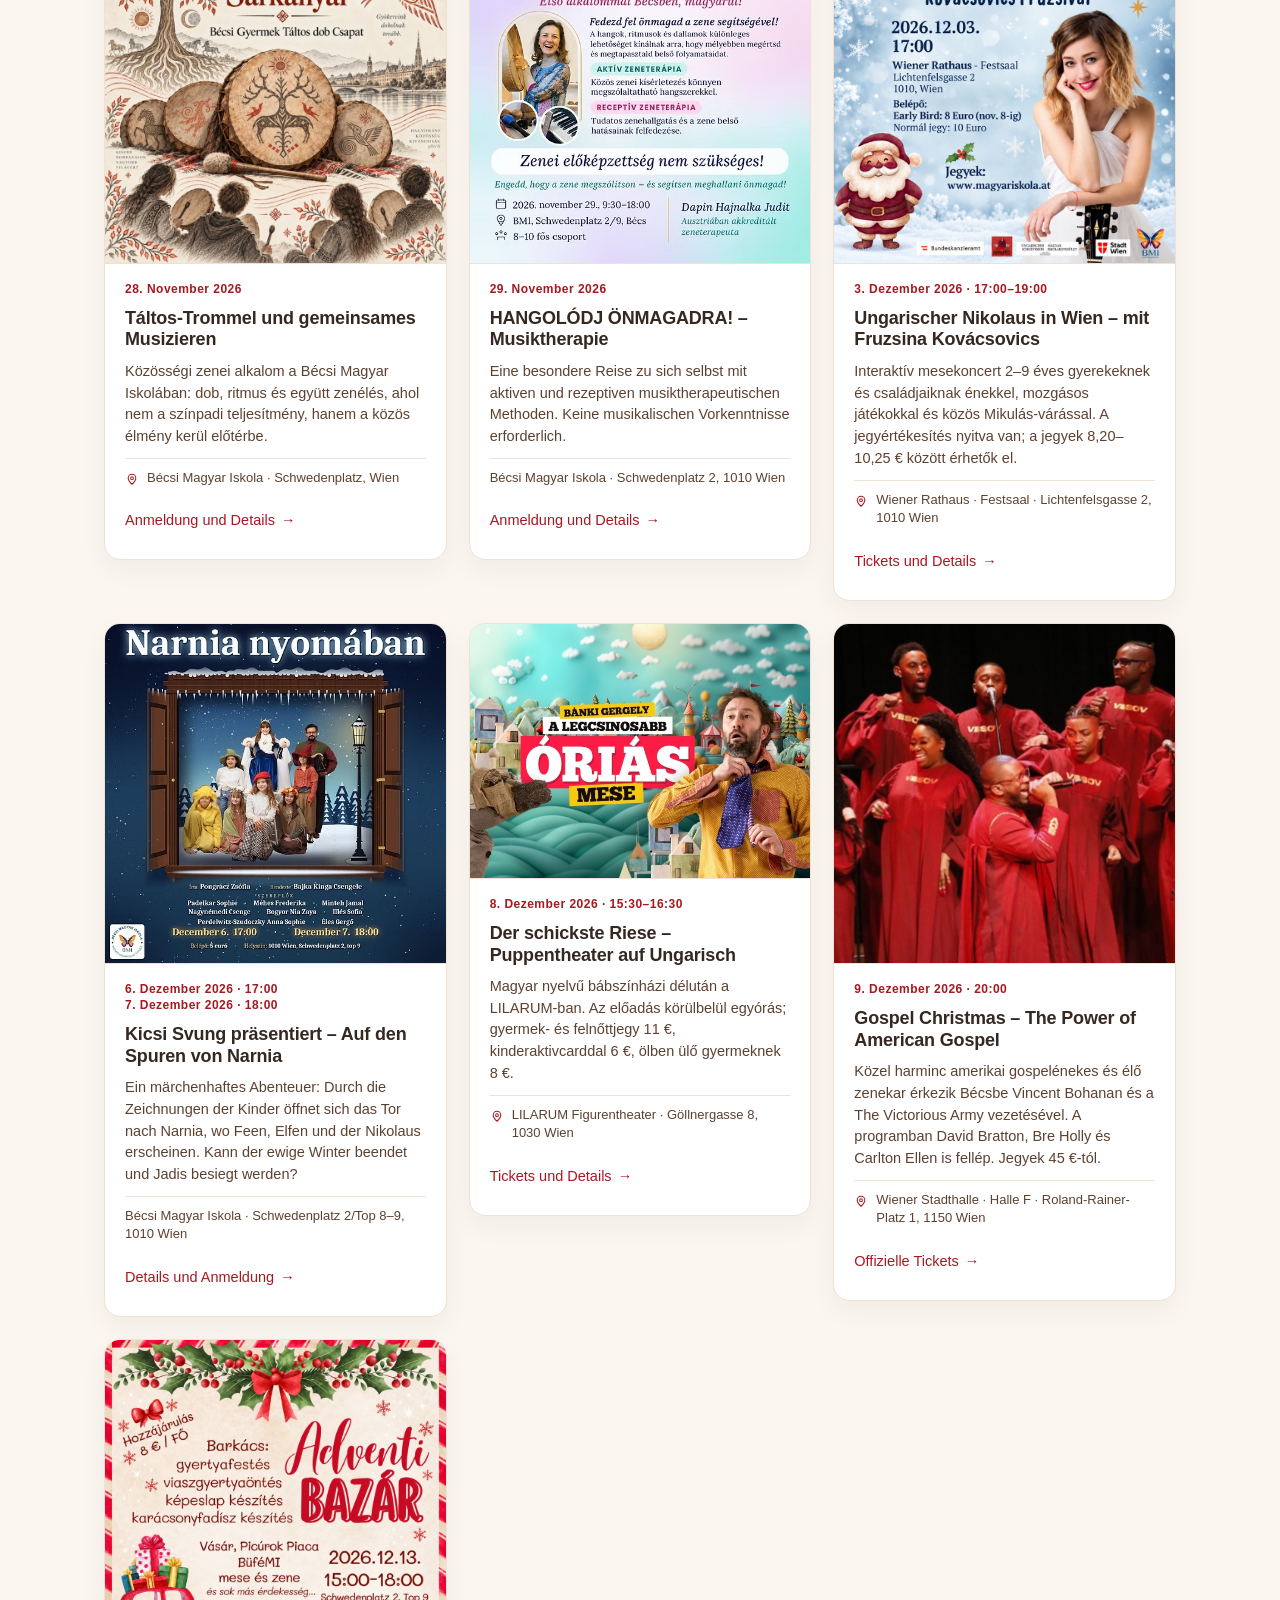
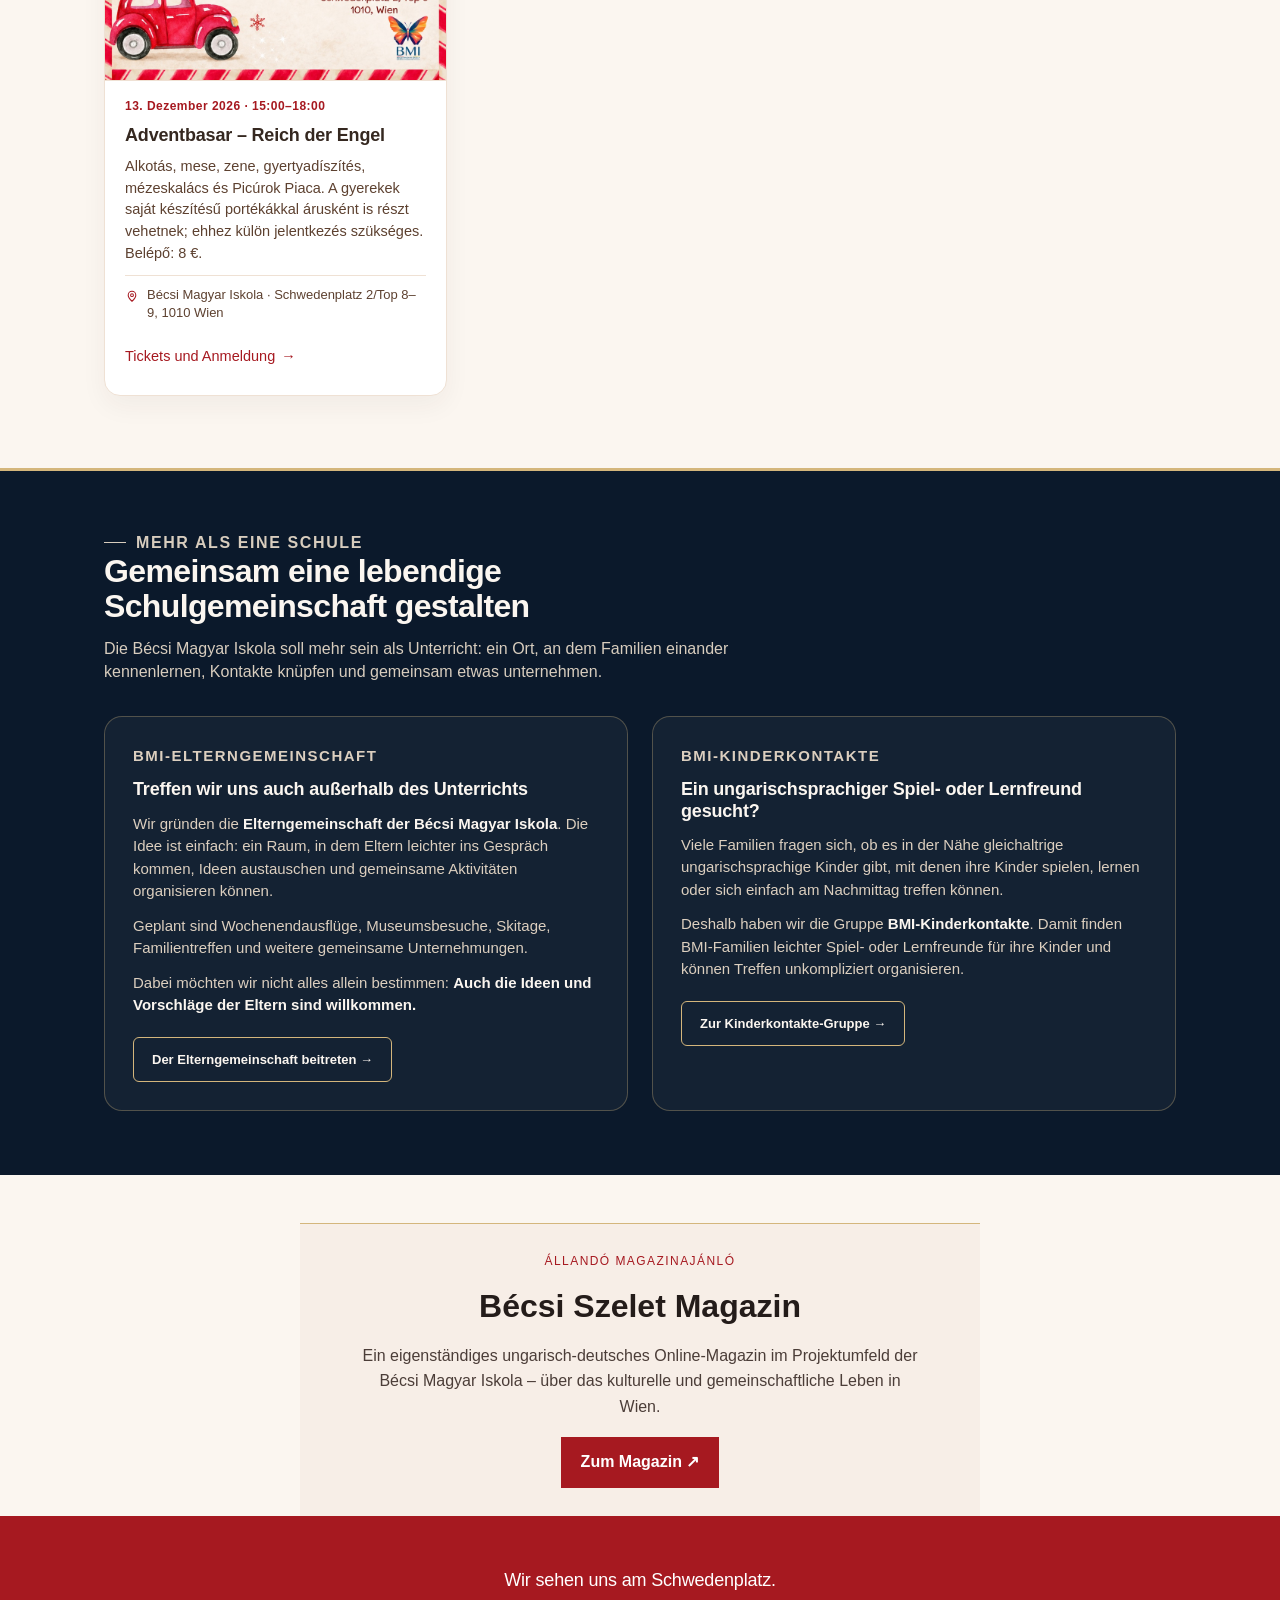
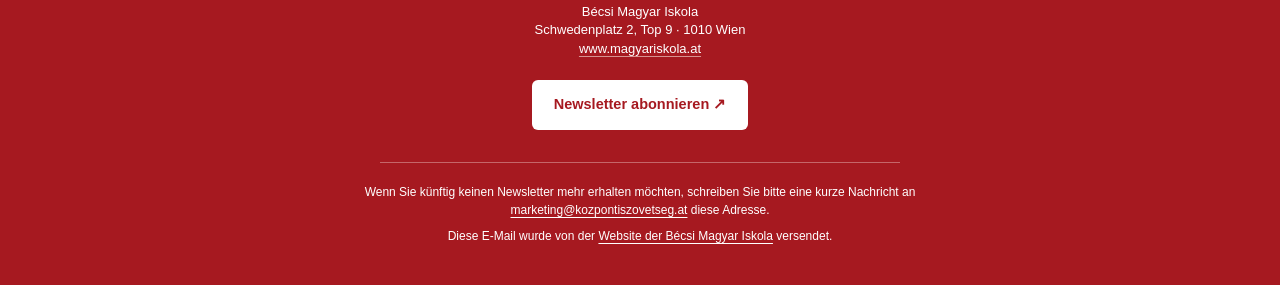
==== commit c32cb65c: "fix(newsletter): remove completed Puss in Boots event" ====
--- a/de/index.html
+++ b/de/index.html
@@ -4,7 +4,7 @@
 <meta charset="utf-8">
 <meta name="viewport" content="width=device-width, initial-scale=1">
 <title>Programmempfehlungen – ungarische und weitere Veranstaltungen in Wien | Bécsi Magyar Iskola</title>
-<meta name="description" content="Programmempfehlungen in Wien: Veranstaltungen der Ungarischen Schule, Der gestiefelte Kater, Advent und weitere Kulturprogramme.">
+<meta name="description" content="Programmempfehlungen in Wien: Veranstaltungen der Ungarischen Schule, Advent und weitere Kulturprogramme.">
 <link rel="canonical" href="https://hirlevel.magyariskola.at/de/">
 <link rel="alternate" hreflang="hu" href="https://hirlevel.magyariskola.at/">
 <link rel="alternate" hreflang="de" href="https://hirlevel.magyariskola.at/de/">
@@ -17,7 +17,7 @@
 <meta property="og:site_name" content="Bécsi Magyar Iskola">
 <meta property="og:locale" content="de_AT">
 <meta property="og:title" content="Programmempfehlungen – ungarische und weitere Veranstaltungen in Wien | Bécsi Magyar Iskola">
-<meta property="og:description" content="Programmempfehlungen in Wien: Veranstaltungen der Ungarischen Schule, Der gestiefelte Kater, Advent und weitere Kulturprogramme.">
+<meta property="og:description" content="Programmempfehlungen in Wien: Veranstaltungen der Ungarischen Schule, Advent und weitere Kulturprogramme.">
 <link rel="icon" href="../assets/brand/bmi-logo.webp">
 <link rel="stylesheet" href="../assets/site.css">
 <script type="application/ld+json">
@@ -145,17 +145,7 @@
       <div class="events">
       <!-- Only requested Advent 2026 events -->
       
-<article class="event" data-cat="gyerekek">
-        <div class="event-media event-media--wide"><img src="../assets/events/csizmas-kandur.webp" alt="Csizmás Kandúr bábjáték plakátja" loading="lazy" width="900" height="675"></div>
-        <div class="event-body">
-          <p class="event-date">Sonntag, 15. November 2026 · 11:00–12:00</p>
-          <h3 class="event-title">DER GESTIEFELTE KATER – Puppentheater / Premiere!</h3>
-          <p class="event-desc">Ein Puppenspiel nach dem Märchen der Brüder Grimm: Wie wird aus einem mittellosen Müllerssohn ein Prinz, wenn sein einziger Besitz ein schlauer Kater ist?</p>
-          <p class="event-desc">Puppen und Bühnenbild: Ágnes Császár · Mit Lili Bana und Tamás Pille · Regie: Tamás Pille</p>
-          <p class="event-loc"><svg viewBox="0 0 24 24" width="14" height="14" aria-hidden="true" focusable="false" fill="none" stroke="currentColor" stroke-width="1.8" stroke-linecap="round" stroke-linejoin="round"><path d="M12 21s-6.5-6.1-6.5-10.5a6.5 6.5 0 1 1 13 0C18.5 14.9 12 21 12 21Z"/><circle cx="12" cy="10.5" r="2.4"/></svg><span>Bécsi Magyar Iskola · 1010 Wien, Schwedenplatz 2, Top 9 · Eingang / Entrance / Bejárat: Laurenzerberg 5.</span></p>
-          <a class="event-cta" href="https://shop.svung.at/show/8894" target="_blank" rel="noopener"><span>Details und Tickets</span><span class="arrow" aria-hidden="true">→</span></a>
-        </div>
-      </article>
+
 <article class="event" data-cat="gyerekek">
         <div class="event-media"><img src="../assets/events/jazzjatszoter.jpg" alt="Dés András jazz-zenész és zenésztársai" loading="lazy" width="900" height="900"></div>
         <div class="event-body">
